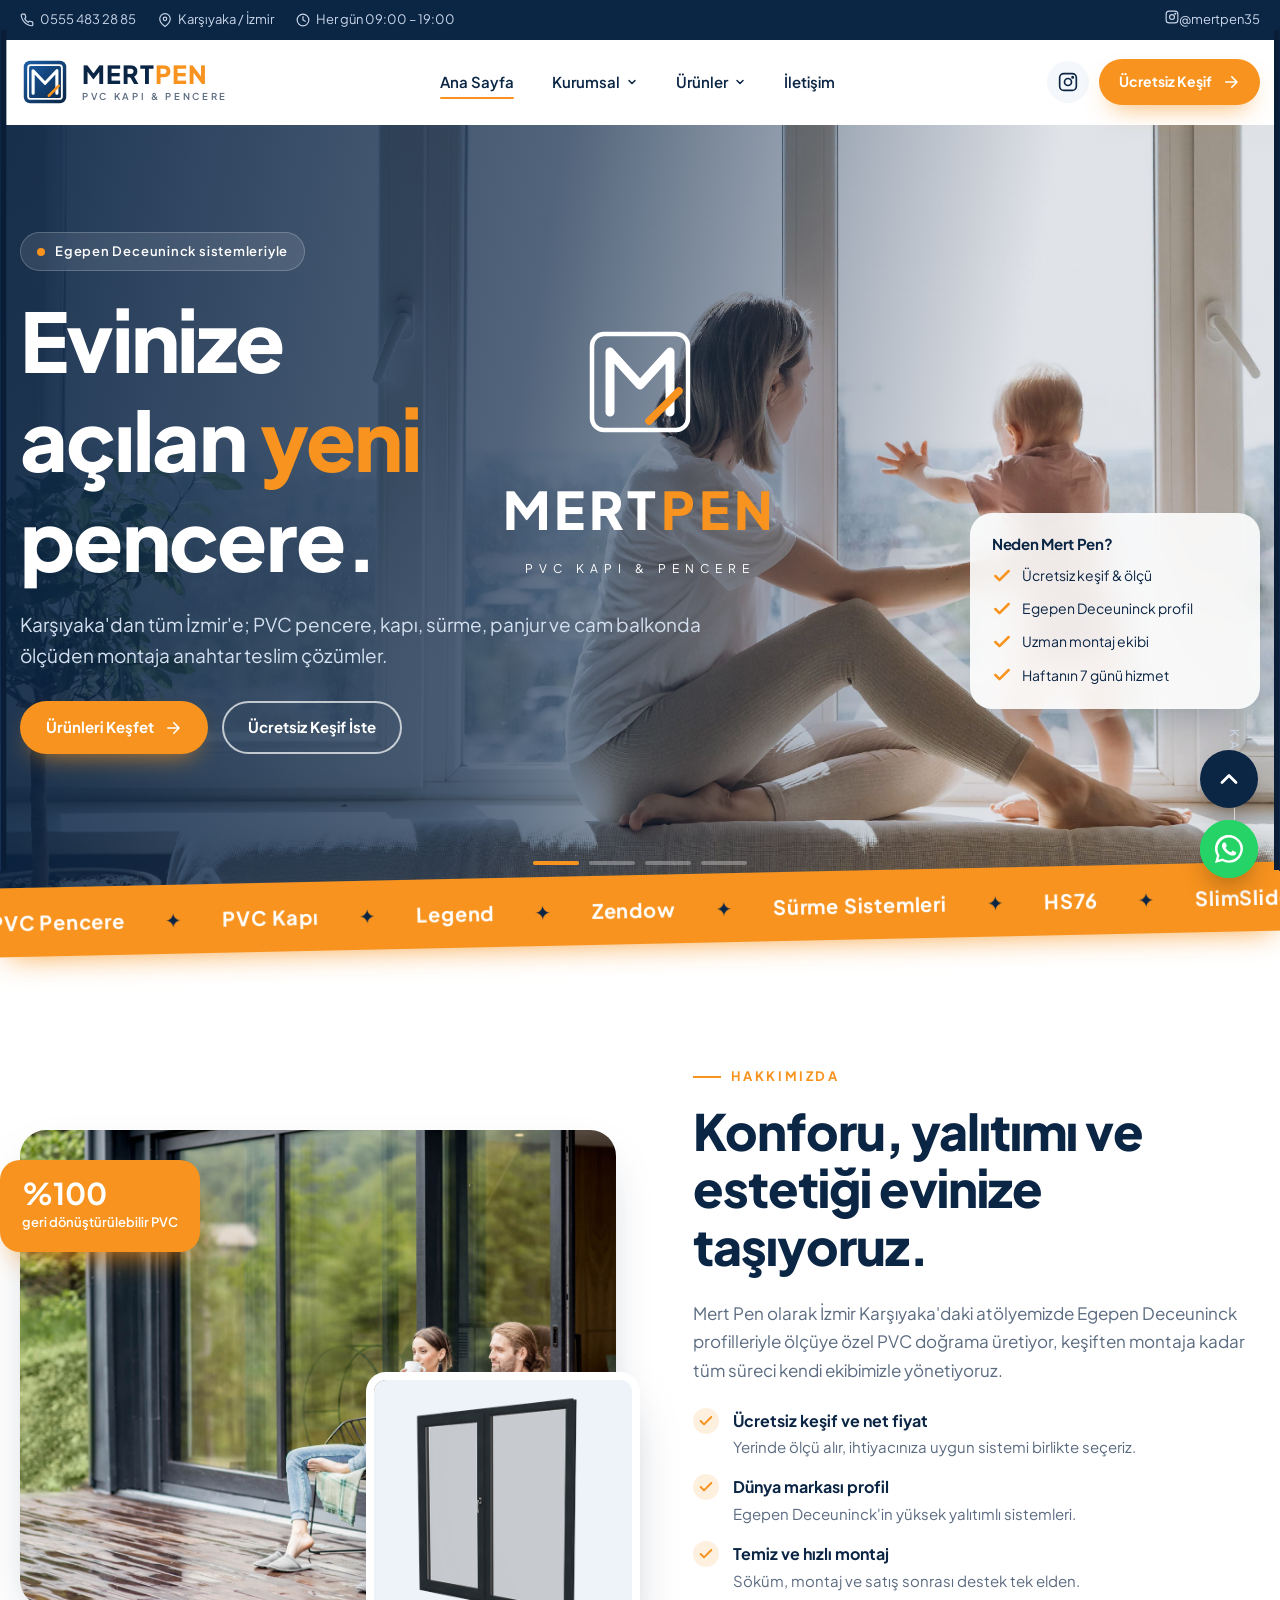
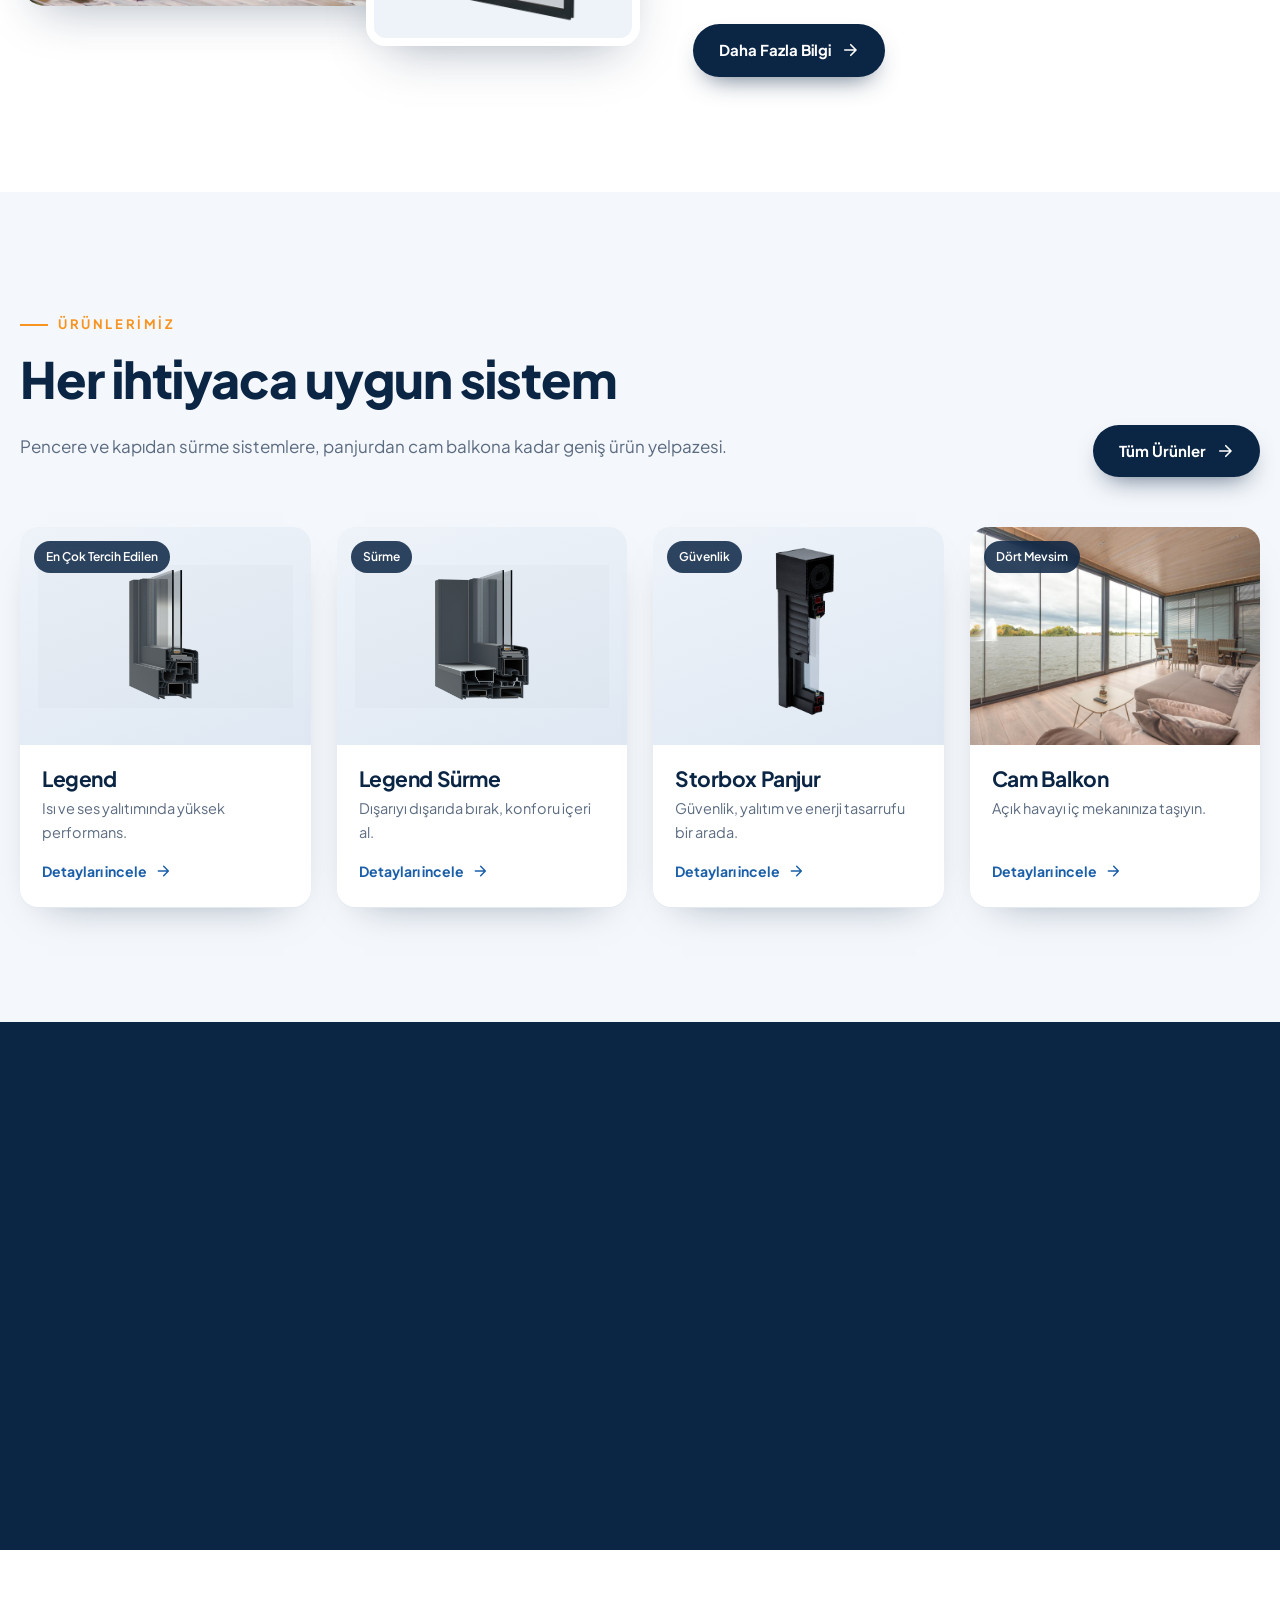
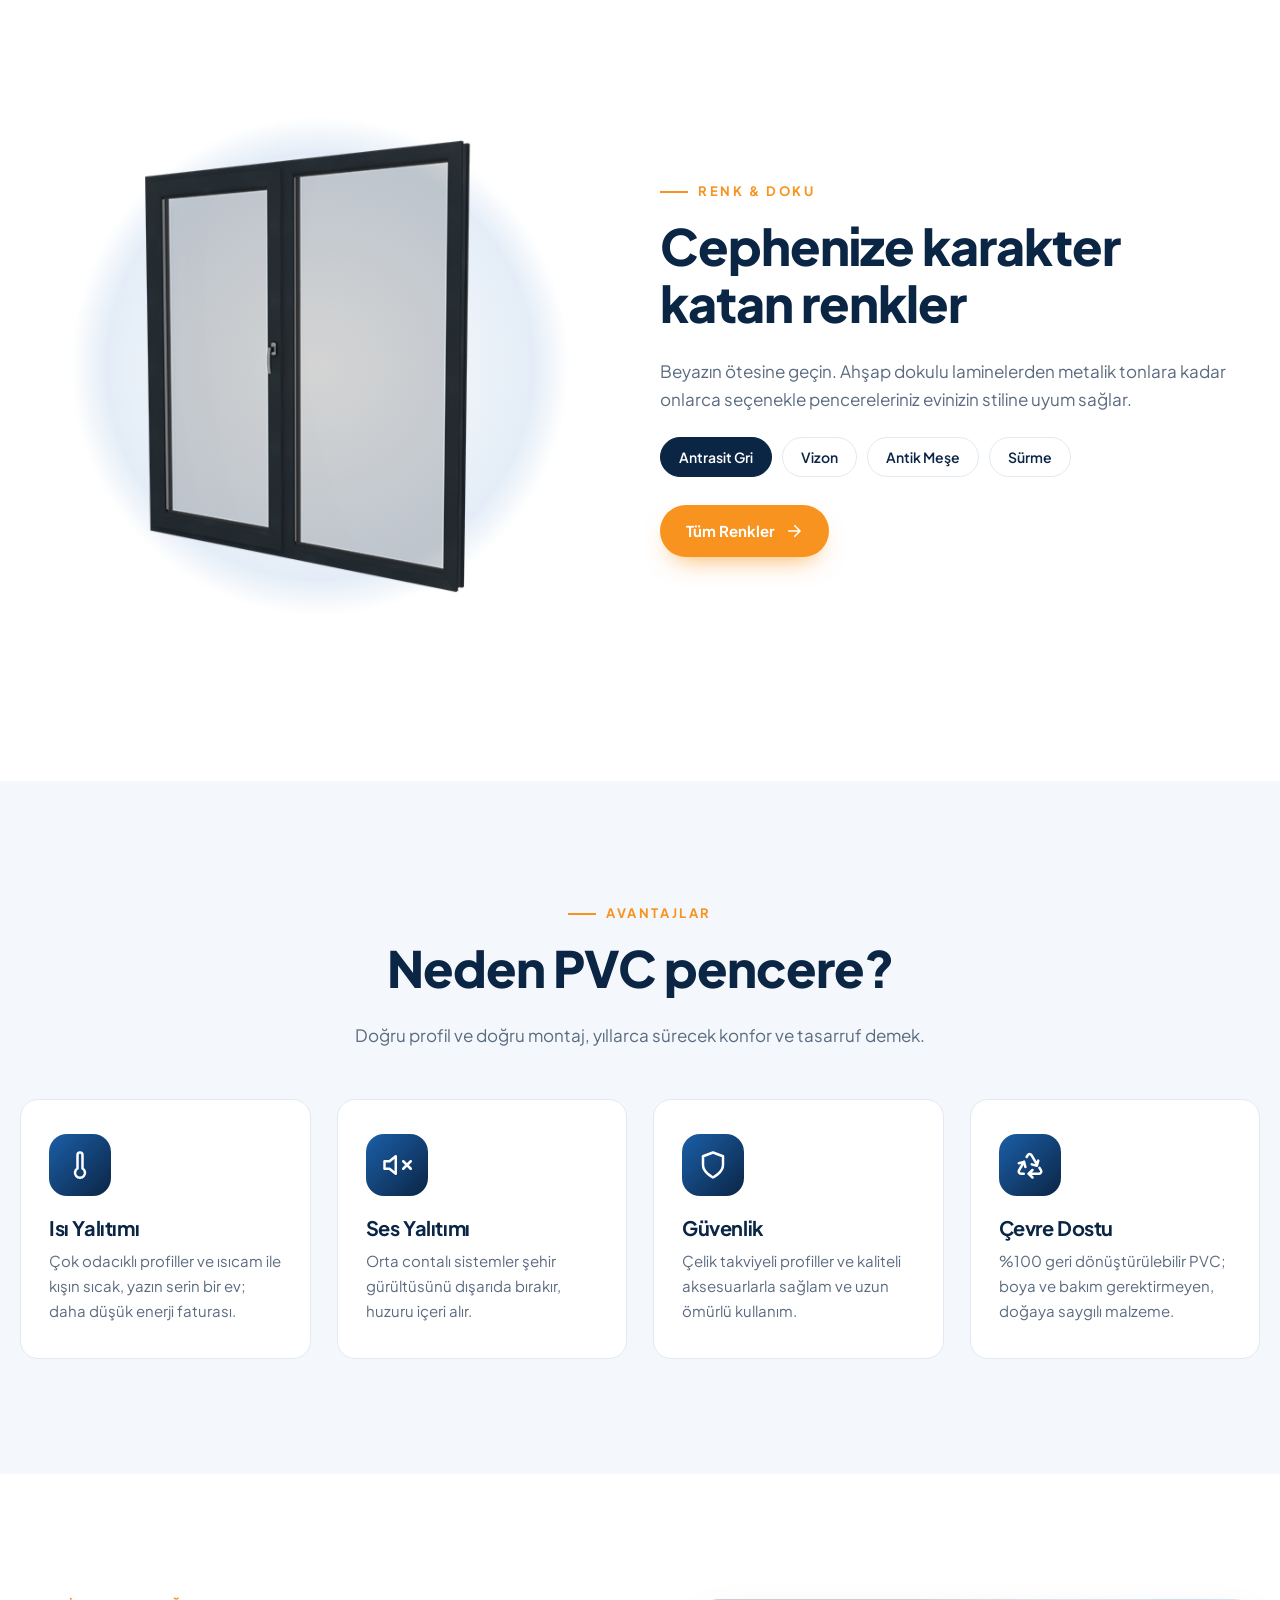
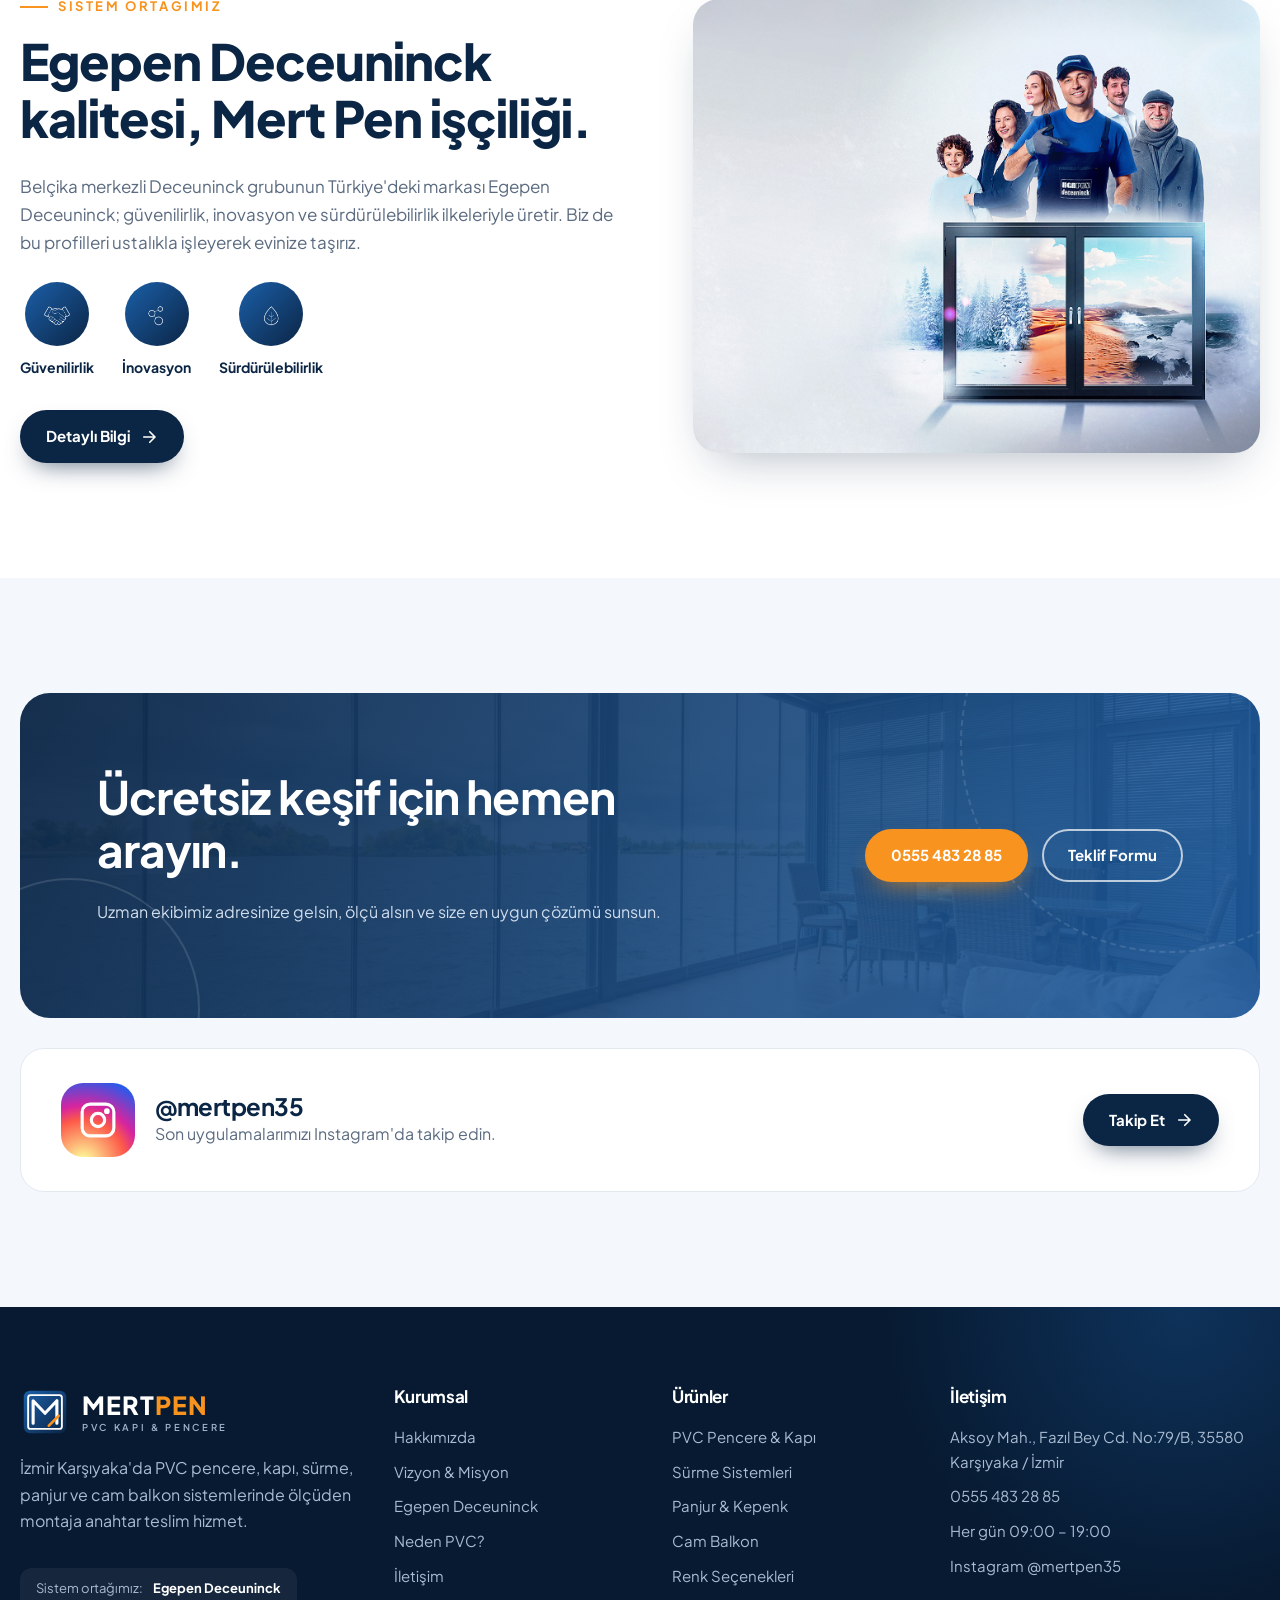
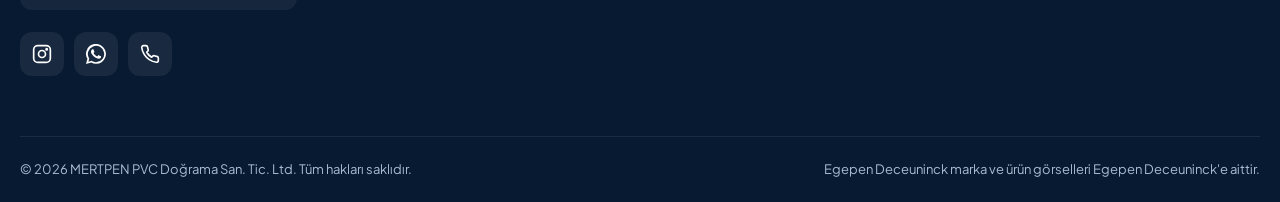
==== index.html @ 258c47a5 "Add files via upload" ====
<!doctype html>
<html lang="tr">
<head>
  <meta charset="utf-8">
  <meta name="viewport" content="width=device-width, initial-scale=1">
  <title>Mert Pen | PVC Pencere, Kapı ve Cam Balkon – Karşıyaka İzmir</title>
  <meta name="description" content="Mert Pen, İzmir Karşıyaka'da Egepen Deceuninck sistemleriyle PVC pencere, kapı, sürme, panjur ve cam balkon üretimi ve montajı yapar. Ücretsiz keşif için arayın.">
  <link rel="icon" href="img/mark.svg" type="image/svg+xml">
  <link rel="preconnect" href="https://fonts.googleapis.com">
  <link rel="preconnect" href="https://fonts.gstatic.com" crossorigin>
  <link href="https://fonts.googleapis.com/css2?family=Plus+Jakarta+Sans:wght@400;500;600;700;800&display=swap" rel="stylesheet">
  <link rel="stylesheet" href="css/style.css">
</head>
<body data-page="home">

  <!-- Açılış animasyonu: pencere kanatları açılır -->
  <div class="intro" aria-hidden="true">
    <div class="intro__sash intro__sash--l"><i class="intro__handle"></i></div>
    <div class="intro__sash intro__sash--r"><i class="intro__handle"></i></div>
    <div class="intro__center">
      <svg class="intro__mark" viewBox="0 0 80 80">
        <rect class="frame" x="8" y="8" width="64" height="64" rx="8"/>
        <polyline class="m" points="20,60 20,20 40,42 60,20 60,60"/>
        <line class="shine" x1="46" y1="66" x2="66" y2="46"/>
      </svg>
      <div class="intro__word"><span>MERT</span><span>PEN</span></div>
      <div class="intro__tag">PVC KAPI &amp; PENCERE</div>
    </div>
  </div>

  <main>
    <!-- HERO -->
    <section class="hero">
      <div class="hero__slides">
        <div class="hero__slide" style="background-image:url(img/hero1.jpg)"></div>
        <div class="hero__slide" style="background-image:url(img/hero2.jpg)"></div>
        <div class="hero__slide" style="background-image:url(img/offer.jpg)"></div>
        <div class="hero__slide" style="background-image:url(img/hero3.jpg)"></div>
      </div>
      <div class="container hero__inner">
        <span class="hero__eyebrow hero__fade"><i></i> Egepen Deceuninck sistemleriyle</span>
        <h1 class="hero__title">
          <span class="line"><span>Evinize</span></span>
          <span class="line"><span>açılan <span class="hl">yeni</span></span></span>
          <span class="line"><span>pencere.</span></span>
        </h1>
        <p class="hero__text hero__fade d1">Karşıyaka'dan tüm İzmir'e; PVC pencere, kapı, sürme, panjur ve cam balkonda ölçüden montaja anahtar teslim çözümler.</p>
        <div class="hero__actions hero__fade d2">
          <a class="btn" href="urunler.html">Ürünleri Keşfet <svg viewBox="0 0 24 24" fill="none" stroke="currentColor" stroke-width="2.2" stroke-linecap="round" stroke-linejoin="round"><path d="M5 12h14M13 5l7 7-7 7"/></svg></a>
          <a class="btn btn--ghost" href="iletisim.html#teklif">Ücretsiz Keşif İste</a>
        </div>
      </div>
      <aside class="hero__card hero__fade d3">
        <h4>Neden Mert Pen?</h4>
        <ul>
          <li><svg viewBox="0 0 24 24" fill="none" stroke="currentColor" stroke-width="3" stroke-linecap="round" stroke-linejoin="round"><path d="M20 6 9 17l-5-5"/></svg>Ücretsiz keşif & ölçü</li>
          <li><svg viewBox="0 0 24 24" fill="none" stroke="currentColor" stroke-width="3" stroke-linecap="round" stroke-linejoin="round"><path d="M20 6 9 17l-5-5"/></svg>Egepen Deceuninck profil</li>
          <li><svg viewBox="0 0 24 24" fill="none" stroke="currentColor" stroke-width="3" stroke-linecap="round" stroke-linejoin="round"><path d="M20 6 9 17l-5-5"/></svg>Uzman montaj ekibi</li>
          <li><svg viewBox="0 0 24 24" fill="none" stroke="currentColor" stroke-width="3" stroke-linecap="round" stroke-linejoin="round"><path d="M20 6 9 17l-5-5"/></svg>Haftanın 7 günü hizmet</li>
        </ul>
      </aside>
      <div class="hero__dots"></div>
      <div class="hero__scroll">KAYDIR</div>
    </section>

    <div class="marquee" aria-hidden="true">
      <div class="marquee__track">
        <span>PVC Pencere</span><span>PVC Kapı</span><span>Legend</span><span>Zendow</span><span>Sürme Sistemleri</span><span>HS76</span><span>SlimSlide</span><span>Storbox Panjur</span><span>Kepenk</span><span>Sineklik</span><span>Cam Balkon</span>
        <span>PVC Pencere</span><span>PVC Kapı</span><span>Legend</span><span>Zendow</span><span>Sürme Sistemleri</span><span>HS76</span><span>SlimSlide</span><span>Storbox Panjur</span><span>Kepenk</span><span>Sineklik</span><span>Cam Balkon</span>
      </div>
    </div>

    <!-- HAKKIMIZDA ÖZET -->
    <section class="section">
      <div class="container split">
        <div class="split__media" data-reveal="left">
          <div class="main"><img src="img/hero2.jpg" alt="Sürme PVC kapı ile açılan teras" loading="lazy"></div>
          <div class="sub"><img src="img/win-antrasit.png" alt="Antrasit PVC pencere" style="object-fit:contain;background:#eef3f9;padding:14px" loading="lazy"></div>
          <div class="split__badge"><strong>%100</strong><span>geri dönüştürülebilir PVC</span></div>
        </div>
        <div data-reveal="right">
          <span class="eyebrow">Hakkımızda</span>
          <h2 class="title">Konforu, yalıtımı ve estetiği evinize taşıyoruz.</h2>
          <p class="lead">Mert Pen olarak İzmir Karşıyaka'daki atölyemizde Egepen Deceuninck profilleriyle ölçüye özel PVC doğrama üretiyor, keşiften montaja kadar tüm süreci kendi ekibimizle yönetiyoruz.</p>
          <ul class="checks">
            <li><svg viewBox="0 0 24 24" fill="none" stroke="currentColor" stroke-width="3" stroke-linecap="round" stroke-linejoin="round"><path d="M20 6 9 17l-5-5"/></svg><div><strong>Ücretsiz keşif ve net fiyat</strong><span>Yerinde ölçü alır, ihtiyacınıza uygun sistemi birlikte seçeriz.</span></div></li>
            <li><svg viewBox="0 0 24 24" fill="none" stroke="currentColor" stroke-width="3" stroke-linecap="round" stroke-linejoin="round"><path d="M20 6 9 17l-5-5"/></svg><div><strong>Dünya markası profil</strong><span>Egepen Deceuninck'in yüksek yalıtımlı sistemleri.</span></div></li>
            <li><svg viewBox="0 0 24 24" fill="none" stroke="currentColor" stroke-width="3" stroke-linecap="round" stroke-linejoin="round"><path d="M20 6 9 17l-5-5"/></svg><div><strong>Temiz ve hızlı montaj</strong><span>Söküm, montaj ve satış sonrası destek tek elden.</span></div></li>
          </ul>
          <a class="btn btn--navy" href="kurumsal.html#hakkimizda">Daha Fazla Bilgi <svg viewBox="0 0 24 24" fill="none" stroke="currentColor" stroke-width="2.2" stroke-linecap="round" stroke-linejoin="round"><path d="M5 12h14M13 5l7 7-7 7"/></svg></a>
        </div>
      </div>
    </section>

    <!-- ÖNE ÇIKAN ÜRÜNLER -->
    <section class="section section--soft">
      <div class="container">
        <div class="section__head">
          <div data-reveal="up">
            <span class="eyebrow">Ürünlerimiz</span>
            <h2 class="title">Her ihtiyaca uygun sistem</h2>
            <p class="lead">Pencere ve kapıdan sürme sistemlere, panjurdan cam balkona kadar geniş ürün yelpazesi.</p>
          </div>
          <a class="btn btn--navy" href="urunler.html" data-reveal="up">Tüm Ürünler <svg viewBox="0 0 24 24" fill="none" stroke="currentColor" stroke-width="2.2" stroke-linecap="round" stroke-linejoin="round"><path d="M5 12h14M13 5l7 7-7 7"/></svg></a>
        </div>
        <div class="grid grid--4" id="featured"></div>
      </div>
    </section>

    <!-- RAKAMLAR -->
    <section class="section section--navy">
      <div class="container">
        <div class="center" style="margin-bottom:50px" data-reveal="up">
          <span class="eyebrow">Rakamlarla</span>
          <h2 class="title">Yalıtımda fark yaratan değerler</h2>
        </div>
        <div class="stats">
          <div class="stat" data-reveal="flip" style="--d:0s"><div class="stat__num" data-count="6">0</div><div class="stat__label">odacıklı Legend profil yapısı</div></div>
          <div class="stat" data-reveal="flip" style="--d:.1s"><div class="stat__num" data-count="0.92">0</div><div class="stat__label">W/m²K ısı iletkenlik (Uf)</div></div>
          <div class="stat" data-reveal="flip" style="--d:.2s"><div class="stat__num" data-count="100" data-prefix="%">0</div><div class="stat__label">geri dönüştürülebilir PVC</div></div>
          <div class="stat" data-reveal="flip" style="--d:.3s"><div class="stat__num" data-count="7" data-suffix="/7">0</div><div class="stat__label">gün açık, 09:00 – 19:00</div></div>
        </div>
      </div>
    </section>

    <!-- RENK DÖNÜŞÜMLÜ PENCERE -->
    <section class="section">
      <div class="container showcase">
        <div class="showcase__stage" data-reveal="zoom">
          <img src="img/win-antrasit.png" alt="Antrasit gri PVC pencere">
          <img src="img/win-vizon.png" alt="Vizon PVC pencere">
          <img src="img/win-antikmese.png" alt="Antik meşe PVC pencere">
          <img src="img/surme.png" alt="Sürme PVC kapı">
        </div>
        <div data-reveal="right">
          <span class="eyebrow">Renk & Doku</span>
          <h2 class="title">Cephenize karakter katan renkler</h2>
          <p class="lead">Beyazın ötesine geçin. Ahşap dokulu laminelerden metalik tonlara kadar onlarca seçenekle pencereleriniz evinizin stiline uyum sağlar.</p>
          <div class="showcase__tabs">
            <button class="chip">Antrasit Gri</button>
            <button class="chip">Vizon</button>
            <button class="chip">Antik Meşe</button>
            <button class="chip">Sürme</button>
          </div>
          <div style="margin-top:28px"><a class="btn" href="urunler.html#renkler">Tüm Renkler <svg viewBox="0 0 24 24" fill="none" stroke="currentColor" stroke-width="2.2" stroke-linecap="round" stroke-linejoin="round"><path d="M5 12h14M13 5l7 7-7 7"/></svg></a></div>
        </div>
      </div>
    </section>

    <!-- AVANTAJLAR -->
    <section class="section section--soft">
      <div class="container">
        <div class="center" style="margin-bottom:50px" data-reveal="up">
          <span class="eyebrow">Avantajlar</span>
          <h2 class="title">Neden PVC pencere?</h2>
          <p class="lead">Doğru profil ve doğru montaj, yıllarca sürecek konfor ve tasarruf demek.</p>
        </div>
        <div class="grid grid--4">
          <div class="feature" data-reveal="up" style="--d:0s">
            <div class="feature__icon"><svg viewBox="0 0 24 24" fill="none" stroke="currentColor" stroke-width="2" stroke-linecap="round" stroke-linejoin="round"><path d="M14 14.8V4a2 2 0 0 0-4 0v10.8a4 4 0 1 0 4 0z"/></svg></div>
            <h3>Isı Yalıtımı</h3><p>Çok odacıklı profiller ve ısıcam ile kışın sıcak, yazın serin bir ev; daha düşük enerji faturası.</p>
          </div>
          <div class="feature" data-reveal="up" style="--d:.1s">
            <div class="feature__icon"><svg viewBox="0 0 24 24" fill="none" stroke="currentColor" stroke-width="2" stroke-linecap="round" stroke-linejoin="round"><path d="M11 5 6 9H2v6h4l5 4V5z"/><path d="m23 9-6 6M17 9l6 6"/></svg></div>
            <h3>Ses Yalıtımı</h3><p>Orta contalı sistemler şehir gürültüsünü dışarıda bırakır, huzuru içeri alır.</p>
          </div>
          <div class="feature" data-reveal="up" style="--d:.2s">
            <div class="feature__icon"><svg viewBox="0 0 24 24" fill="none" stroke="currentColor" stroke-width="2" stroke-linecap="round" stroke-linejoin="round"><path d="M12 22s8-4 8-10V5l-8-3-8 3v7c0 6 8 10 8 10z"/></svg></div>
            <h3>Güvenlik</h3><p>Çelik takviyeli profiller ve kaliteli aksesuarlarla sağlam ve uzun ömürlü kullanım.</p>
          </div>
          <div class="feature" data-reveal="up" style="--d:.3s">
            <div class="feature__icon"><svg viewBox="0 0 24 24" fill="none" stroke="currentColor" stroke-width="2" stroke-linecap="round" stroke-linejoin="round"><path d="M7 19H4.8a1.8 1.8 0 0 1-1.6-2.7L7.2 9.5M11 19h8.2a1.8 1.8 0 0 0 1.6-2.7l-1.3-2.1"/><path d="m14 16-3 3 3 3M8.3 13.6 7.2 9.5 3.1 10.6M9.3 5.6l.9-1.5a1.8 1.8 0 0 1 3 0l4 6.8M13.4 11.5l4.1 1.1 1.1-4.1"/></svg></div>
            <h3>Çevre Dostu</h3><p>%100 geri dönüştürülebilir PVC; boya ve bakım gerektirmeyen, doğaya saygılı malzeme.</p>
          </div>
        </div>
      </div>
    </section>

    <!-- EGEPEN BANDI -->
    <section class="section">
      <div class="container split">
        <div data-reveal="left">
          <span class="eyebrow">Sistem Ortağımız</span>
          <h2 class="title">Egepen Deceuninck kalitesi, Mert Pen işçiliği.</h2>
          <p class="lead">Belçika merkezli Deceuninck grubunun Türkiye'deki markası Egepen Deceuninck; güvenilirlik, inovasyon ve sürdürülebilirlik ilkeleriyle üretir. Biz de bu profilleri ustalıkla işleyerek evinize taşırız.</p>
          <div style="display:flex;gap:28px;margin:26px 0 30px;flex-wrap:wrap">
            <div style="text-align:center"><img src="img/reliability.png" alt="" width="64" height="64" style="margin:0 auto 8px;background:linear-gradient(135deg,#1B5FA8,#0B2545);border-radius:50%;padding:12px"><strong style="color:var(--navy);font-size:14px">Güvenilirlik</strong></div>
            <div style="text-align:center"><img src="img/innovation.png" alt="" width="64" height="64" style="margin:0 auto 8px;background:linear-gradient(135deg,#1B5FA8,#0B2545);border-radius:50%;padding:12px"><strong style="color:var(--navy);font-size:14px">İnovasyon</strong></div>
            <div style="text-align:center"><img src="img/sustainability.png" alt="" width="64" height="64" style="margin:0 auto 8px;background:linear-gradient(135deg,#1B5FA8,#0B2545);border-radius:50%;padding:12px"><strong style="color:var(--navy);font-size:14px">Sürdürülebilirlik</strong></div>
          </div>
          <a class="btn btn--navy" href="kurumsal.html#egepen">Detaylı Bilgi <svg viewBox="0 0 24 24" fill="none" stroke="currentColor" stroke-width="2.2" stroke-linecap="round" stroke-linejoin="round"><path d="M5 12h14M13 5l7 7-7 7"/></svg></a>
        </div>
        <div class="split__media" data-reveal="right">
          <div class="main"><img src="img/banner4.jpg" alt="Egepen Deceuninck pencere" style="object-position:75% 50%" loading="lazy"></div>
        </div>
      </div>
    </section>

    <!-- CTA + INSTAGRAM -->
    <section class="section section--soft">
      <div class="container">
        <div class="cta" data-reveal="zoom">
          <span class="cta__ring cta__ring--1"></span><span class="cta__ring cta__ring--2"></span>
          <div>
            <h2>Ücretsiz keşif için hemen arayın.</h2>
            <p>Uzman ekibimiz adresinize gelsin, ölçü alsın ve size en uygun çözümü sunsun.</p>
          </div>
          <div class="cta__actions">
            <a class="btn" href="tel:+905554832885">0555 483 28 85</a>
            <a class="btn btn--ghost" href="iletisim.html#teklif">Teklif Formu</a>
          </div>
        </div>

        <div class="ig-band" style="margin-top:30px" data-reveal="up">
          <div class="ig-band__left">
            <div class="ig-logo"><svg viewBox="0 0 24 24" fill="none" stroke="currentColor" stroke-width="2" stroke-linecap="round" stroke-linejoin="round"><rect x="2" y="2" width="20" height="20" rx="5"/><circle cx="12" cy="12" r="4.2"/><circle cx="17.6" cy="6.4" r=".8" fill="currentColor"/></svg></div>
            <div><h3>@mertpen35</h3><p>Son uygulamalarımızı Instagram'da takip edin.</p></div>
          </div>
          <a class="btn btn--navy" href="https://www.instagram.com/mertpen35/" target="_blank" rel="noopener">Takip Et <svg viewBox="0 0 24 24" fill="none" stroke="currentColor" stroke-width="2.2" stroke-linecap="round" stroke-linejoin="round"><path d="M5 12h14M13 5l7 7-7 7"/></svg></a>
        </div>
      </div>
    </section>
  </main>

  <script src="js/site.js"></script>
</body>
</html>
---- css/style.css ----
/* =========================================================
   MERT PEN — PVC Kapı & Pencere Sistemleri
   ========================================================= */
:root {
  --navy: #0B2545;
  --navy-2: #13315C;
  --blue: #1B5FA8;
  --sky: #8DB6E2;
  --orange: #F7931E;
  --orange-2: #FF6B1A;
  --ink: #1A2433;
  --muted: #5B6B80;
  --line: #E3E9F1;
  --bg: #FFFFFF;
  --bg-soft: #F4F7FB;
  --radius: 18px;
  --shadow: 0 20px 50px -20px rgba(11, 37, 69, .35);
  --ease: cubic-bezier(.22, 1, .36, 1);
  --header-h: 84px;
}

*, *::before, *::after { box-sizing: border-box; }
html { scroll-behavior: smooth; }
body {
  margin: 0;
  font-family: 'Plus Jakarta Sans', system-ui, -apple-system, Segoe UI, Roboto, sans-serif;
  color: var(--ink);
  background: var(--bg);
  line-height: 1.65;
  -webkit-font-smoothing: antialiased;
  overflow-x: hidden;
}
body.is-loading { overflow: hidden; }
/* Kenardan kayarak gelen animasyonlu öğeler mobilde sayfayı genişletmesin */
main { overflow-x: clip; }
img { max-width: 100%; display: block; }
a { color: inherit; text-decoration: none; }
h1, h2, h3, h4 { line-height: 1.15; margin: 0 0 .5em; letter-spacing: -.02em; }
p { margin: 0 0 1em; }
.container { width: min(1240px, 100% - 32px); margin-inline: auto; }

/* ---------- Intro (pencere açılış animasyonu) ---------- */
.intro {
  position: fixed; inset: 0; z-index: 1000;
  display: grid; place-items: center;
  pointer-events: none;
}
.intro__sash {
  position: absolute; top: 0; bottom: 0; width: 50.5%;
  background: linear-gradient(135deg, var(--navy) 0%, var(--navy-2) 100%);
  transition: transform 1.3s var(--ease);
  overflow: hidden;
}
.intro__sash::after { /* cam yansıması */
  content: ""; position: absolute; inset: -20%;
  background: linear-gradient(115deg, transparent 40%, rgba(255,255,255,.08) 47%, transparent 54%);
  animation: glare 2.2s var(--ease) .3s both;
}
.intro__sash--l { left: 0; border-right: 6px solid #0a1d36; }
.intro__sash--r { right: 0; border-left: 6px solid #0a1d36; }
.intro__handle {
  position: absolute; top: 50%; width: 10px; height: 64px; border-radius: 6px;
  background: linear-gradient(#e8eef6, #a9b8cc); transform: translateY(-50%);
}
.intro__sash--l .intro__handle { right: 26px; }
.intro__sash--r .intro__handle { left: 26px; }
.intro__center {
  position: relative; z-index: 2; text-align: center; color: #fff;
  transition: opacity .5s ease, transform .8s var(--ease);
}
.intro__mark { width: 120px; height: 120px; margin: 0 auto 18px; }
.intro__mark .frame, .intro__mark .m {
  fill: none; stroke: #fff; stroke-linecap: round; stroke-linejoin: round;
}
.intro__mark .frame { stroke-width: 3; stroke-dasharray: 260; stroke-dashoffset: 260; animation: draw 1s var(--ease) .1s forwards; }
.intro__mark .m { stroke-width: 6; stroke-dasharray: 180; stroke-dashoffset: 180; animation: draw 1s var(--ease) .55s forwards; }
.intro__mark .shine { stroke: var(--orange); stroke-width: 5; stroke-linecap: round; stroke-dasharray: 30; stroke-dashoffset: 30; animation: draw .5s var(--ease) 1.2s forwards; }
.intro__word { font-size: clamp(30px, 6vw, 52px); font-weight: 800; letter-spacing: .08em; overflow: hidden; }
.intro__word span { display: inline-block; transform: translateY(110%); animation: rise .8s var(--ease) forwards; }
.intro__word span:nth-child(2) { animation-delay: .9s; color: var(--orange); }
.intro__word span:nth-child(1) { animation-delay: .8s; }
.intro__tag { font-size: 12px; letter-spacing: .5em; opacity: 0; animation: fade .8s ease 1.3s forwards; margin-top: 6px; }
.intro.is-open .intro__sash--l { transform: perspective(1400px) translateX(-100%) rotateY(18deg); }
.intro.is-open .intro__sash--r { transform: perspective(1400px) translateX(100%) rotateY(-18deg); }
.intro.is-open .intro__center { opacity: 0; transform: scale(1.15); }
.intro.is-done { display: none; }

@keyframes draw { to { stroke-dashoffset: 0; } }
@keyframes rise { to { transform: none; } }
@keyframes fade { to { opacity: 1; } }
@keyframes glare { from { transform: translateX(-60%); } to { transform: translateX(60%); } }

/* ---------- Scroll progress ---------- */
.progress {
  position: fixed; top: 0; left: 0; height: 3px; width: 100%; z-index: 120;
  background: linear-gradient(90deg, var(--orange), var(--orange-2));
  transform-origin: 0 50%; transform: scaleX(0);
}

/* ---------- Header ---------- */
.topbar {
  background: var(--navy); color: #c9d6e8; font-size: 13px;
}
.topbar .container { display: flex; justify-content: space-between; align-items: center; gap: 16px; height: 40px; }
.topbar a:hover { color: #fff; }
.topbar__info { display: flex; gap: 22px; }
.topbar__info span, .topbar__info a { display: inline-flex; align-items: center; gap: 6px; }
.topbar svg { width: 14px; height: 14px; }

.header {
  position: sticky; top: 0; z-index: 100;
  background: rgba(255,255,255,.92); backdrop-filter: saturate(160%) blur(14px);
  border-bottom: 1px solid transparent;
  transition: box-shadow .3s, border-color .3s;
}
.header.is-scrolled { box-shadow: 0 10px 30px -18px rgba(11,37,69,.35); border-color: var(--line); }
.header .container { display: flex; align-items: center; justify-content: space-between; height: var(--header-h); transition: height .3s; }
.header.is-scrolled .container { height: 68px; }

.brand { display: flex; align-items: center; gap: 12px; }
.brand__mark { width: 50px; height: 50px; transition: transform .6s var(--ease); }
.brand:hover .brand__mark { transform: rotate(-8deg) scale(1.06); }
.brand__text { display: flex; flex-direction: column; line-height: 1; }
.brand__name { font-weight: 800; font-size: 25px; letter-spacing: .04em; color: var(--navy); }
.brand__name b { color: var(--orange); font-weight: 800; }
.brand__sub { font-size: 9.5px; letter-spacing: .28em; color: var(--muted); font-weight: 600; margin-top: 5px; }
.brand--light .brand__name { color: #fff; }
.brand--light .brand__sub { color: #9fb3cc; }

.nav { display: flex; align-items: center; gap: 6px; }
.nav__item { position: relative; }
.nav__link {
  display: inline-flex; align-items: center; gap: 6px;
  padding: 10px 16px; border-radius: 999px; font-weight: 600; font-size: 15px; color: var(--navy);
  position: relative; transition: color .25s, background .25s;
}
.nav__link::after {
  content: ""; position: absolute; left: 16px; right: 16px; bottom: 5px; height: 2px; border-radius: 2px;
  background: var(--orange); transform: scaleX(0); transform-origin: left; transition: transform .35s var(--ease);
}
.nav__link:hover::after, .nav__link.is-active::after { transform: scaleX(1); }
.nav__link svg { width: 12px; height: 12px; transition: transform .3s; }
.nav__item:hover .nav__link svg { transform: rotate(180deg); }
.dropdown {
  position: absolute; top: calc(100% + 8px); left: 50%; min-width: 250px;
  background: #fff; border-radius: 16px; padding: 10px; box-shadow: var(--shadow); border: 1px solid var(--line);
  opacity: 0; visibility: hidden; transform: translate(-50%, 10px); transition: all .3s var(--ease);
}
.dropdown::before { content: ""; position: absolute; top: -12px; left: 0; right: 0; height: 12px; }
.nav__item:hover .dropdown, .nav__item:focus-within .dropdown { opacity: 1; visibility: visible; transform: translate(-50%, 0); }
.dropdown a {
  display: flex; align-items: center; gap: 10px; padding: 10px 14px; border-radius: 10px; font-size: 14.5px; font-weight: 500; color: var(--ink);
  transition: background .2s, color .2s, padding .3s var(--ease);
}
.dropdown a::before { content: ""; width: 6px; height: 6px; border-radius: 50%; background: var(--line); transition: background .2s; }
.dropdown a:hover { background: var(--bg-soft); color: var(--blue); padding-left: 20px; }
.dropdown a:hover::before { background: var(--orange); }

.header__cta { display: flex; align-items: center; gap: 10px; }
.icon-btn {
  width: 42px; height: 42px; border-radius: 50%; display: grid; place-items: center;
  background: var(--bg-soft); color: var(--navy); transition: transform .3s var(--ease), background .3s, color .3s;
}
.icon-btn svg { width: 20px; height: 20px; }
.icon-btn:hover { transform: translateY(-3px) rotate(-6deg); color: #fff; }
.icon-btn--ig:hover { background: radial-gradient(circle at 30% 107%, #fdf497 0%, #fd5949 45%, #d6249f 60%, #285AEB 90%); }

.btn {
  --b: var(--orange);
  display: inline-flex; align-items: center; gap: 10px; padding: 14px 26px; border-radius: 999px;
  background: var(--b); color: #fff; font-weight: 700; font-size: 15px; border: 0; cursor: pointer;
  position: relative; overflow: hidden; isolation: isolate; transition: transform .3s var(--ease), box-shadow .3s;
  box-shadow: 0 12px 26px -12px rgba(247,147,30,.8);
}
.btn::before {
  content: ""; position: absolute; inset: 0; z-index: -1; background: var(--navy);
  transform: translateX(-101%); transition: transform .45s var(--ease);
}
.btn:hover { transform: translateY(-2px); }
.btn:hover::before { transform: none; }
.btn svg { width: 18px; height: 18px; transition: transform .3s var(--ease); }
.btn:hover svg { transform: translateX(4px); }
.btn--ghost { background: transparent; color: #fff; box-shadow: inset 0 0 0 2px rgba(255,255,255,.7); }
.btn--ghost::before { background: #fff; }
.btn--ghost:hover { color: var(--navy); }
.btn--navy { --b: var(--navy); box-shadow: 0 12px 26px -12px rgba(11,37,69,.7); }
.btn--navy::before { background: var(--orange); }
.btn--sm { padding: 11px 20px; font-size: 14px; }

.burger { display: none; width: 46px; height: 46px; border: 0; border-radius: 12px; background: var(--bg-soft); cursor: pointer; position: relative; }
.burger span { position: absolute; left: 12px; right: 12px; height: 2px; background: var(--navy); border-radius: 2px; transition: transform .35s var(--ease), opacity .2s; }
.burger span:nth-child(1) { top: 16px; } .burger span:nth-child(2) { top: 22px; } .burger span:nth-child(3) { top: 28px; }
.nav-open .burger span:nth-child(1) { transform: translateY(6px) rotate(45deg); }
.nav-open .burger span:nth-child(2) { opacity: 0; }
.nav-open .burger span:nth-child(3) { transform: translateY(-6px) rotate(-45deg); }

/* ---------- Hero (ana sayfa) ---------- */
.hero {
  position: relative; min-height: calc(100vh - var(--header-h) - 40px); min-height: calc(100svh - var(--header-h) - 40px);
  color: #fff; overflow: hidden; display: flex; align-items: center; background: var(--navy);
}
.hero__slides { position: absolute; inset: 0; }
.hero__slide {
  position: absolute; inset: 0; background-size: cover; background-position: center;
  opacity: 0; transform: scale(1.15); transition: opacity 1.4s ease, transform 7s linear;
}
.hero__slide.is-active { opacity: 1; transform: scale(1); }
.hero::after {
  content: ""; position: absolute; inset: 0;
  background: linear-gradient(100deg, rgba(11,37,69,.92) 0%, rgba(11,37,69,.7) 40%, rgba(11,37,69,.1) 75%);
}
.hero__inner { position: relative; z-index: 2; padding: 80px 0 120px; }
.hero__eyebrow {
  display: inline-flex; align-items: center; gap: 10px; padding: 8px 16px; border-radius: 999px;
  background: rgba(255,255,255,.1); border: 1px solid rgba(255,255,255,.2); font-size: 13px; font-weight: 600; letter-spacing: .06em;
  backdrop-filter: blur(6px);
}
.hero__eyebrow i { width: 8px; height: 8px; border-radius: 50%; background: var(--orange); box-shadow: 0 0 0 0 rgba(247,147,30,.7); animation: pulse 2s infinite; }
@keyframes pulse { 70% { box-shadow: 0 0 0 12px rgba(247,147,30,0); } 100% { box-shadow: 0 0 0 0 rgba(247,147,30,0); } }
.hero__title { font-size: clamp(38px, 6.4vw, 82px); font-weight: 800; margin: 22px 0 18px; max-width: 13ch; }
.hero__title .line { display: block; overflow: hidden; padding-bottom: .06em; }
.hero__title .line > span { display: inline-block; transform: translateY(110%); transition: transform 1.1s var(--ease); }
.hero__title .hl { color: var(--orange); position: relative; }
.hero.is-in .hero__title .line > span { transform: none; }
.hero.is-in .hero__title .line:nth-child(2) > span { transition-delay: .12s; }
.hero.is-in .hero__title .line:nth-child(3) > span { transition-delay: .24s; }
.hero__text { font-size: clamp(16px, 1.6vw, 19px); color: #d4e0ef; max-width: 52ch; }
.hero__actions { display: flex; flex-wrap: wrap; gap: 14px; margin-top: 30px; }
.hero__fade { opacity: 0; transform: translateY(24px); transition: opacity 1s ease, transform 1s var(--ease); }
.hero.is-in .hero__fade { opacity: 1; transform: none; }
.hero.is-in .hero__fade.d1 { transition-delay: .45s; } .hero.is-in .hero__fade.d2 { transition-delay: .6s; } .hero.is-in .hero__fade.d3 { transition-delay: .75s; }

.hero__dots { position: absolute; z-index: 3; left: 50%; bottom: 36px; transform: translateX(-50%); display: flex; gap: 10px; }
.hero__dot { width: 46px; height: 4px; border-radius: 4px; background: rgba(255,255,255,.3); border: 0; cursor: pointer; overflow: hidden; position: relative; padding: 0; }
.hero__dot::after { content: ""; position: absolute; inset: 0; background: var(--orange); transform: scaleX(0); transform-origin: left; }
.hero__dot.is-active::after { animation: fill 6s linear forwards; }
@keyframes fill { to { transform: scaleX(1); } }

.hero__scroll {
  position: absolute; z-index: 3; right: 36px; bottom: 36px; display: flex; align-items: center; gap: 12px;
  font-size: 12px; letter-spacing: .3em; writing-mode: vertical-rl; color: #c9d6e8;
}
.hero__scroll::after { content: ""; width: 1px; height: 60px; background: linear-gradient(#fff, transparent); animation: scrollLine 2s infinite; }
@keyframes scrollLine { 0% { transform: scaleY(0); transform-origin: top; } 50% { transform: scaleY(1); transform-origin: top; } 51% { transform-origin: bottom; } 100% { transform: scaleY(0); transform-origin: bottom; } }

.hero__card {
  position: absolute; z-index: 3; right: max(16px, calc((100vw - 1240px)/2)); top: 50%; transform: translateY(-50%);
  width: 290px; padding: 22px; border-radius: 22px; color: var(--navy);
  background: rgba(255,255,255,.88); backdrop-filter: blur(14px); box-shadow: var(--shadow);
  animation: float 6s ease-in-out infinite;
}
.hero__card h4 { font-size: 15px; margin-bottom: 12px; }
.hero__card ul { list-style: none; padding: 0; margin: 0; display: grid; gap: 10px; font-size: 14px; }
.hero__card li { display: flex; gap: 10px; align-items: center; }
.hero__card li svg { width: 20px; height: 20px; color: var(--orange); flex: none; }
@keyframes float { 0%,100% { transform: translateY(-50%); } 50% { transform: translateY(calc(-50% - 14px)); } }

/* ---------- Marquee ---------- */
.marquee { background: var(--orange); color: #fff; overflow: hidden; padding: 18px 0; transform: rotate(-1.2deg); margin: -26px -10px 0; position: relative; z-index: 4; box-shadow: 0 16px 30px -18px rgba(247,147,30,.9); }
.marquee__track { display: flex; gap: 40px; width: max-content; animation: marquee 28s linear infinite; font-weight: 700; font-size: 20px; letter-spacing: .04em; white-space: nowrap; }
.marquee__track span { display: inline-flex; align-items: center; gap: 40px; }
.marquee__track span::after { content: "✦"; color: var(--navy); }
@keyframes marquee { to { transform: translateX(-50%); } }

/* ---------- Sections ---------- */
.section { padding: clamp(70px, 9vw, 120px) 0; position: relative; }
.section--soft { background: var(--bg-soft); }
.section--navy { background: var(--navy); color: #fff; }
.eyebrow { display: inline-flex; align-items: center; gap: 10px; color: var(--orange); font-weight: 700; font-size: 13px; letter-spacing: .2em; text-transform: uppercase; margin-bottom: 14px; }
.eyebrow::before { content: ""; width: 28px; height: 2px; background: currentColor; }
.title { font-size: clamp(30px, 4vw, 50px); font-weight: 800; color: var(--navy); }
.section--navy .title { color: #fff; }
.lead { color: var(--muted); font-size: 17px; max-width: 60ch; }
.section--navy .lead { color: #b8c8dc; }
.section__head { display: flex; justify-content: space-between; align-items: end; gap: 30px; margin-bottom: 50px; flex-wrap: wrap; }
.center { text-align: center; }
.center .lead { margin-inline: auto; }

/* ---------- Reveal animations ---------- */
[data-reveal] { opacity: 0; transition: opacity .9s ease, transform 1s var(--ease), clip-path 1.2s var(--ease); transition-delay: var(--d, 0s); }
[data-reveal="up"] { transform: translateY(50px); }
[data-reveal="down"] { transform: translateY(-40px); }
[data-reveal="left"] { transform: translateX(-60px); }
[data-reveal="right"] { transform: translateX(60px); }
[data-reveal="zoom"] { transform: scale(.85); }
[data-reveal="flip"] { transform: perspective(900px) rotateX(25deg) translateY(40px); transform-origin: bottom; }
[data-reveal].is-visible { opacity: 1; transform: none; }
/* clip: tamamen kırpılmış öğe IntersectionObserver'da görünmez sayılır, bu yüzden kırpma iç öğeye uygulanır */
[data-reveal="clip"] { opacity: 1; }
[data-reveal="clip"] > * { clip-path: inset(0 100% 0 0); transition: clip-path 1.3s var(--ease), transform 6s linear; }
[data-reveal="clip"].is-visible > * { clip-path: inset(0 0 0 0); }

/* ---------- Product cards ---------- */
.grid { display: grid; gap: 26px; }
.grid--3 { grid-template-columns: repeat(3, 1fr); }
.grid--4 { grid-template-columns: repeat(4, 1fr); }
.grid--2 { grid-template-columns: repeat(2, 1fr); }

.pcard {
  position: relative; border-radius: var(--radius); overflow: hidden; background: #fff;
  box-shadow: 0 1px 0 var(--line), 0 18px 40px -28px rgba(11,37,69,.5);
  transform-style: preserve-3d; transition: box-shadow .4s, transform .2s ease-out; cursor: pointer;
  display: flex; flex-direction: column;
}
.pcard:hover { box-shadow: 0 30px 60px -25px rgba(11,37,69,.55); }
.pcard__img { position: relative; aspect-ratio: 4/3; overflow: hidden; background: linear-gradient(160deg, #eef3f9, #dfe8f3); }
.pcard__img img { width: 100%; height: 100%; object-fit: cover; transition: transform 1s var(--ease); }
.pcard__img img.contain { object-fit: contain; padding: 18px; mix-blend-mode: multiply; }
.modal__img img, .showcase__stage img { mix-blend-mode: multiply; }
.pcard:hover .pcard__img img { transform: scale(1.08); }
.pcard__tag { position: absolute; top: 14px; left: 14px; padding: 6px 12px; border-radius: 999px; background: rgba(11,37,69,.85); color: #fff; font-size: 12px; font-weight: 600; backdrop-filter: blur(6px); }
.pcard__body { padding: 22px 22px 24px; flex: 1; display: flex; flex-direction: column; }
.pcard__body h3 { font-size: 21px; color: var(--navy); margin-bottom: 6px; }
.pcard__body p { color: var(--muted); font-size: 14.5px; flex: 1; }
.pcard__more { display: inline-flex; align-items: center; gap: 8px; font-weight: 700; color: var(--blue); font-size: 14px; }
.pcard__more svg { width: 16px; height: 16px; transition: transform .3s var(--ease); }
.pcard:hover .pcard__more svg { transform: translateX(6px); }
.pcard::after { /* parıltı */
  content: ""; position: absolute; inset: 0; pointer-events: none;
  background: radial-gradient(400px circle at var(--mx, 50%) var(--my, 50%), rgba(255,255,255,.35), transparent 40%);
  opacity: 0; transition: opacity .3s;
}
.pcard:hover::after { opacity: 1; }

/* ---------- Split / feature ---------- */
.split { display: grid; grid-template-columns: 1.05fr 1fr; gap: clamp(30px, 6vw, 90px); align-items: center; }
.split__media { position: relative; }
.split__media .main { border-radius: 26px; overflow: hidden; box-shadow: var(--shadow); aspect-ratio: 5/4; }
.split__media .main img { width: 100%; height: 100%; object-fit: cover; }
.split__media .sub {
  position: absolute; right: -24px; bottom: -40px; width: 46%; border-radius: 20px; overflow: hidden; border: 8px solid #fff; box-shadow: var(--shadow);
  aspect-ratio: 1; animation: bob 7s ease-in-out infinite;
}
.split__media .sub img { width: 100%; height: 100%; object-fit: cover; }
.split__badge {
  position: absolute; left: -20px; top: 30px; background: var(--orange); color: #fff; border-radius: 20px; padding: 18px 22px;
  box-shadow: 0 18px 30px -16px rgba(247,147,30,.9); animation: bob 6s ease-in-out infinite reverse;
}
.split__badge strong { display: block; font-size: 30px; line-height: 1; }
.split__badge span { font-size: 13px; font-weight: 600; }
@keyframes bob { 50% { transform: translateY(-12px); } }

.checks { list-style: none; padding: 0; margin: 24px 0 30px; display: grid; gap: 14px; }
.checks li { display: flex; gap: 14px; align-items: flex-start; }
.checks li > svg { flex: none; width: 26px; height: 26px; padding: 5px; border-radius: 50%; background: rgba(247,147,30,.14); color: var(--orange); }
.checks strong { display: block; color: var(--navy); }
.checks span { color: var(--muted); font-size: 15px; }

/* ---------- Stats ---------- */
.stats { display: grid; grid-template-columns: repeat(4, 1fr); gap: 20px; }
.stat {
  padding: 30px 26px; border-radius: var(--radius); background: rgba(255,255,255,.06); border: 1px solid rgba(255,255,255,.1);
  transition: transform .4s var(--ease), background .4s;
}
.stat:hover { transform: translateY(-8px); background: rgba(255,255,255,.1); }
.stat__num { font-size: clamp(36px, 4vw, 54px); font-weight: 800; color: var(--orange); line-height: 1; }
.stat__label { margin-top: 10px; color: #c9d6e8; font-size: 15px; }

/* ---------- Feature icons ---------- */
.feature {
  padding: 34px 28px; border-radius: var(--radius); background: #fff; border: 1px solid var(--line);
  transition: transform .45s var(--ease), box-shadow .45s, border-color .45s; position: relative; overflow: hidden;
}
.feature::before { content: ""; position: absolute; left: 0; top: 0; height: 4px; width: 100%; background: linear-gradient(90deg, var(--orange), var(--blue)); transform: scaleX(0); transform-origin: left; transition: transform .5s var(--ease); }
.feature:hover { transform: translateY(-10px); box-shadow: var(--shadow); border-color: transparent; }
.feature:hover::before { transform: scaleX(1); }
.feature__icon { width: 62px; height: 62px; border-radius: 18px; display: grid; place-items: center; background: linear-gradient(135deg, var(--blue), var(--navy)); color: #fff; margin-bottom: 20px; transition: transform .6s var(--ease); }
.feature:hover .feature__icon { transform: rotate(-10deg) scale(1.08); }
.feature__icon svg { width: 30px; height: 30px; }
.feature h3 { font-size: 20px; color: var(--navy); }
.feature p { color: var(--muted); font-size: 15px; margin: 0; }

/* ---------- Colors ---------- */
.swatches { display: grid; grid-template-columns: repeat(9, 1fr); gap: 14px; }
.swatch { text-align: center; font-size: 13px; font-weight: 600; color: var(--navy); }
.swatch__img { aspect-ratio: 1; border-radius: 50%; overflow: hidden; margin-bottom: 10px; box-shadow: 0 10px 22px -12px rgba(11,37,69,.6); border: 4px solid #fff; transition: transform .5s var(--ease); }
.swatch__img img { width: 100%; height: 100%; object-fit: cover; }
.swatch:hover .swatch__img { transform: translateY(-8px) scale(1.12) rotate(8deg); }

/* ---------- Window showcase (renk dönüşümlü pencere) ---------- */
.showcase { display: grid; grid-template-columns: 1fr 1fr; gap: 40px; align-items: center; }
.showcase__stage { position: relative; aspect-ratio: 1; display: grid; place-items: center; }
.showcase__stage::before { content: ""; position: absolute; inset: 8%; border-radius: 50%; background: radial-gradient(circle, #ffffff 0%, #e4edf7 60%, transparent 70%); }
.showcase__stage img { position: absolute; width: 78%; opacity: 0; transform: translateY(30px) scale(.95); transition: opacity .8s ease, transform .9s var(--ease); }
.showcase__stage img.is-active { opacity: 1; transform: none; }
.showcase__tabs { display: flex; gap: 10px; flex-wrap: wrap; margin-top: 24px; }
.chip { padding: 10px 18px; border-radius: 999px; background: #fff; border: 1px solid var(--line); font-weight: 600; font-size: 14px; cursor: pointer; transition: all .3s; color: var(--navy); font-family: inherit; }
.chip:hover { border-color: var(--orange); }
.chip.is-active { background: var(--navy); color: #fff; border-color: var(--navy); }

/* ---------- CTA ---------- */
.cta {
  position: relative; border-radius: 30px; overflow: hidden; padding: clamp(40px, 6vw, 80px); color: #fff;
  background: linear-gradient(120deg, rgba(11,37,69,.95), rgba(27,95,168,.85)), url(../img/offer.jpg) center/cover;
  display: grid; grid-template-columns: 1.4fr 1fr; gap: 30px; align-items: center;
}
.cta h2 { font-size: clamp(28px, 3.6vw, 46px); }
.cta p { color: #cfdcec; }
.cta__actions { display: flex; gap: 14px; flex-wrap: wrap; justify-content: flex-end; }
.cta__ring { position: absolute; border-radius: 50%; border: 2px solid rgba(255,255,255,.12); pointer-events: none; animation: spin 30s linear infinite; }
.cta__ring--1 { width: 420px; height: 420px; right: -120px; top: -160px; border-style: dashed; }
.cta__ring--2 { width: 260px; height: 260px; left: -80px; bottom: -120px; }
@keyframes spin { to { transform: rotate(360deg); } }

/* ---------- Instagram band ---------- */
.ig-band { display: flex; align-items: center; justify-content: space-between; gap: 30px; flex-wrap: wrap; padding: 34px 40px; border-radius: 24px; background: #fff; border: 1px solid var(--line); }
.ig-band__left { display: flex; align-items: center; gap: 20px; }
.ig-logo { width: 74px; height: 74px; border-radius: 22px; display: grid; place-items: center; color: #fff; background: radial-gradient(circle at 30% 107%, #fdf497 0%, #fdf497 5%, #fd5949 45%, #d6249f 60%, #285AEB 90%); animation: wiggle 4s ease-in-out infinite; }
.ig-logo svg { width: 38px; height: 38px; }
@keyframes wiggle { 0%,90%,100% { transform: rotate(0); } 93% { transform: rotate(-10deg) scale(1.08); } 96% { transform: rotate(10deg) scale(1.08); } }
.ig-band h3 { font-size: 24px; color: var(--navy); margin: 0; }
.ig-band p { margin: 0; color: var(--muted); }

/* ---------- Page hero (alt sayfalar) ---------- */
.page-hero { position: relative; padding: clamp(90px, 12vw, 150px) 0 clamp(70px, 9vw, 110px); color: #fff; overflow: hidden; background: var(--navy); }
.page-hero__bg { position: absolute; inset: -10% 0; background-size: cover; background-position: center; opacity: .45; will-change: transform; }
.page-hero::after { content: ""; position: absolute; inset: 0; background: linear-gradient(90deg, rgba(11,37,69,.95), rgba(11,37,69,.4)); }
.page-hero .container { position: relative; z-index: 2; }
.page-hero h1 { font-size: clamp(38px, 6vw, 72px); font-weight: 800; }
.page-hero p { max-width: 56ch; color: #cbd8ea; font-size: 18px; }
.crumbs { display: flex; gap: 10px; align-items: center; font-size: 14px; color: #9fb3cc; margin-bottom: 18px; }
.crumbs a:hover { color: #fff; }
.crumbs span { color: var(--orange); }

/* ---------- Product listing page ---------- */
.filters { display: flex; gap: 10px; flex-wrap: wrap; justify-content: center; margin-bottom: 44px; }
.cat-block { margin-bottom: 90px; scroll-margin-top: 110px; }
.cat-block:last-child { margin-bottom: 0; }
.cat-head { display: grid; grid-template-columns: 1fr 1fr; gap: 40px; align-items: center; margin-bottom: 36px; }
.cat-head__img { border-radius: 24px; overflow: hidden; aspect-ratio: 16/10; box-shadow: var(--shadow); }
.cat-head__img img { width: 100%; height: 100%; object-fit: cover; }
.cat-head__img:hover img { transform: scale(1.1); }
.pcard.is-hidden { display: none; }

/* ---------- Modal ---------- */
.modal { position: fixed; inset: 0; z-index: 300; display: grid; place-items: center; padding: 16px; visibility: hidden; }
.modal__bg { position: absolute; inset: 0; background: rgba(7,20,38,.7); backdrop-filter: blur(6px); opacity: 0; transition: opacity .4s; }
.modal__box {
  position: relative; width: min(980px, 100%); max-height: 90vh; overflow: auto; border-radius: 26px; background: #fff;
  display: grid; grid-template-columns: 1fr 1.1fr; opacity: 0; transform: translateY(40px) scale(.96); transition: all .5s var(--ease);
}
.modal.is-open { visibility: visible; }
.modal.is-open .modal__bg { opacity: 1; }
.modal.is-open .modal__box { opacity: 1; transform: none; }
.modal__img { background: linear-gradient(160deg, #eef3f9, #dfe8f3); min-height: 320px; }
.modal__img img { width: 100%; height: 100%; object-fit: cover; }
.modal__body { padding: 36px; }
.modal__body h3 { font-size: 30px; color: var(--navy); }
.modal__body .cat { color: var(--orange); font-weight: 700; font-size: 13px; letter-spacing: .15em; text-transform: uppercase; }
.modal__close { position: absolute; top: 14px; right: 14px; width: 42px; height: 42px; border-radius: 50%; border: 0; background: #fff; box-shadow: 0 6px 18px -8px rgba(0,0,0,.4); cursor: pointer; z-index: 2; font-size: 22px; color: var(--navy); transition: transform .3s; }
.modal__close:hover { transform: rotate(90deg); }
.specs { list-style: none; padding: 0; margin: 18px 0 24px; border-top: 1px solid var(--line); }
.specs li { display: flex; justify-content: space-between; gap: 20px; padding: 10px 0; border-bottom: 1px solid var(--line); font-size: 14.5px; }
.specs li span:first-child { color: var(--muted); }
.specs li span:last-child { font-weight: 600; color: var(--navy); text-align: right; }

/* ---------- Kurumsal ---------- */
.values { display: grid; grid-template-columns: repeat(3, 1fr); gap: 26px; }
.value { border-radius: var(--radius); overflow: hidden; background: #fff; border: 1px solid var(--line); transition: transform .45s var(--ease), box-shadow .45s; }
.value:hover { transform: translateY(-10px); box-shadow: var(--shadow); }
.value img { width: 100%; aspect-ratio: 16/10; object-fit: cover; }
.value div { padding: 24px; }
.value h3 { color: var(--navy); font-size: 20px; }
.value p { color: var(--muted); margin: 0; font-size: 15px; }
.timeline { position: relative; display: grid; gap: 26px; padding-left: 40px; }
.timeline::before { content: ""; position: absolute; left: 11px; top: 6px; bottom: 6px; width: 2px; background: linear-gradient(var(--orange), var(--blue)); }
.timeline li { list-style: none; position: relative; }
.timeline li::before { content: ""; position: absolute; left: -36px; top: 4px; width: 16px; height: 16px; border-radius: 50%; background: #fff; border: 4px solid var(--orange); }
.timeline h4 { color: var(--navy); font-size: 18px; margin-bottom: 4px; }
.timeline p { color: var(--muted); margin: 0; }
.mv { display: grid; grid-template-columns: 1fr 1fr; gap: 26px; }
.mv__card { padding: 40px; border-radius: 24px; position: relative; overflow: hidden; }
.mv__card--a { background: var(--navy); color: #fff; }
.mv__card--b { background: var(--orange); color: #fff; }
.mv__card h3 { font-size: 28px; }
.mv__card p { margin: 0; opacity: .92; }
.mv__card svg { position: absolute; right: -20px; bottom: -20px; width: 160px; height: 160px; opacity: .12; }

/* ---------- İletişim ---------- */
.contact { display: grid; grid-template-columns: 1fr 1.2fr; gap: 40px; }
.cinfo { display: grid; gap: 16px; }
.cinfo__item { display: flex; gap: 18px; align-items: flex-start; padding: 22px; border-radius: 18px; background: #fff; border: 1px solid var(--line); transition: transform .4s var(--ease), box-shadow .4s; }
.cinfo__item:hover { transform: translateX(8px); box-shadow: var(--shadow); }
.cinfo__icon { flex: none; width: 52px; height: 52px; border-radius: 14px; display: grid; place-items: center; background: linear-gradient(135deg, var(--orange), var(--orange-2)); color: #fff; }
.cinfo__icon svg { width: 24px; height: 24px; }
.cinfo__item h4 { margin: 0 0 4px; color: var(--navy); font-size: 16px; }
.cinfo__item p, .cinfo__item a { margin: 0; color: var(--muted); font-size: 15px; }
.cinfo__item a:hover { color: var(--blue); }
.form { padding: 36px; border-radius: 24px; background: #fff; box-shadow: var(--shadow); }
.form h3 { color: var(--navy); font-size: 26px; }
.form__row { display: grid; grid-template-columns: 1fr 1fr; gap: 16px; }
.field { position: relative; margin-bottom: 16px; }
.field input, .field select, .field textarea {
  width: 100%; padding: 22px 16px 8px; border-radius: 12px; border: 1.5px solid var(--line); font: inherit; font-size: 15px; background: var(--bg-soft); color: var(--ink);
  transition: border-color .3s, background .3s, box-shadow .3s; appearance: none;
}
.field textarea { min-height: 130px; resize: vertical; }
.field label { position: absolute; left: 17px; top: 15px; color: var(--muted); font-size: 15px; pointer-events: none; transition: all .25s var(--ease); }
.field input:focus, .field select:focus, .field textarea:focus { outline: none; border-color: var(--blue); background: #fff; box-shadow: 0 0 0 4px rgba(27,95,168,.12); }
.field input:focus + label, .field input:not(:placeholder-shown) + label,
.field textarea:focus + label, .field textarea:not(:placeholder-shown) + label,
.field select + label { top: 6px; font-size: 11.5px; font-weight: 600; color: var(--blue); }
.form__note { font-size: 13px; color: var(--muted); margin-top: 12px; }
.map { margin-top: 60px; border-radius: 26px; overflow: hidden; box-shadow: var(--shadow); position: relative; height: 460px; }
.map iframe { width: 100%; height: 100%; border: 0; filter: saturate(1.1); }
.map__pin {
  position: absolute; right: 24px; bottom: 24px; background: #fff; border-radius: 18px; padding: 18px 20px; box-shadow: var(--shadow); max-width: 300px;
}
.map__pin h4 { margin: 0 0 4px; color: var(--navy); }
.map__pin p { margin: 0 0 10px; color: var(--muted); font-size: 14px; }
.hours { list-style: none; padding: 0; margin: 0; display: grid; gap: 6px; font-size: 14px; }
.hours li { display: flex; justify-content: space-between; }
.rating { display: inline-flex; align-items: center; gap: 6px; font-weight: 700; color: var(--navy); }
.rating svg { width: 16px; height: 16px; color: #FBBC04; }

/* ---------- Footer ---------- */
.footer { background: #071A31; color: #a9bbd1; padding: 80px 0 0; position: relative; overflow: hidden; }
.footer::before { content: ""; position: absolute; width: 600px; height: 600px; right: -200px; top: -300px; border-radius: 50%; background: radial-gradient(circle, rgba(27,95,168,.35), transparent 70%); }
.footer__grid { display: grid; grid-template-columns: 1.4fr 1fr 1fr 1.3fr; gap: 40px; position: relative; }
.footer h4 { color: #fff; font-size: 17px; margin-bottom: 18px; }
.footer ul { list-style: none; padding: 0; margin: 0; display: grid; gap: 10px; font-size: 15px; }
.footer ul a { transition: color .2s, padding .3s var(--ease); }
.footer ul a:hover { color: var(--orange); padding-left: 6px; }
.footer__social { display: flex; gap: 10px; margin-top: 22px; }
.footer__social a { width: 44px; height: 44px; border-radius: 12px; display: grid; place-items: center; background: rgba(255,255,255,.07); color: #fff; transition: transform .3s var(--ease), background .3s; }
.footer__social a:hover { transform: translateY(-4px); background: var(--orange); }
.footer__social a.ig:hover { background: radial-gradient(circle at 30% 107%, #fdf497 0%, #fd5949 45%, #d6249f 60%, #285AEB 90%); }
.footer__social svg { width: 20px; height: 20px; }
.footer__bottom { margin-top: 60px; padding: 22px 0; border-top: 1px solid rgba(255,255,255,.08); display: flex; justify-content: space-between; gap: 20px; flex-wrap: wrap; font-size: 13px; position: relative; }
.footer__partner { display: inline-flex; align-items: center; gap: 10px; padding: 10px 16px; border-radius: 12px; background: rgba(255,255,255,.06); font-size: 13px; margin-top: 18px; }
.footer__partner b { color: #fff; }

/* ---------- Floating buttons ---------- */
.fab { position: fixed; right: 22px; bottom: 22px; z-index: 90; display: grid; gap: 12px; }
.fab a, .fab button { width: 58px; height: 58px; border-radius: 50%; display: grid; place-items: center; color: #fff; border: 0; cursor: pointer; box-shadow: 0 14px 28px -10px rgba(0,0,0,.4); transition: transform .3s var(--ease); }
.fab a:hover, .fab button:hover { transform: scale(1.1); }
.fab svg { width: 28px; height: 28px; }
.fab__wa { background: #25D366; position: relative; }
.fab__wa::before { content: ""; position: absolute; inset: 0; border-radius: 50%; border: 2px solid #25D366; animation: ring 2s infinite; }
@keyframes ring { from { transform: scale(1); opacity: .9; } to { transform: scale(1.6); opacity: 0; } }
.fab__top { background: var(--navy); opacity: 0; pointer-events: none; transform: translateY(20px); }
.fab__top.is-visible { opacity: 1; pointer-events: auto; transform: none; }

/* ---------- Responsive ---------- */
@media (max-width: 1100px) {
  .hero__card { display: none; }
  .grid--4 { grid-template-columns: repeat(2, 1fr); }
  .swatches { grid-template-columns: repeat(5, 1fr); }
  .footer__grid { grid-template-columns: 1fr 1fr; }
}
@media (max-width: 960px) {
  :root { --header-h: 72px; }
  .topbar__info span.hide-sm { display: none; }
  .burger { display: block; }
  /* backdrop-filter, sabit konumlu menüyü header'ın içine hapseder; mobilde kapatılır */
  .header { backdrop-filter: none; background: #fff; }
  .nav {
    position: fixed; top: 0; right: 0; height: 100vh; height: 100dvh; width: min(360px, 88vw); flex-direction: column; align-items: stretch; gap: 0;
    background: #fff; padding: 100px 20px 30px; box-shadow: -20px 0 60px -20px rgba(0,0,0,.3); overflow-y: auto;
    transform: translateX(100%); transition: transform .5s var(--ease); z-index: 99;
  }
  .nav-open .nav { transform: none; }
  .nav__link { width: 100%; justify-content: space-between; padding: 14px 10px; font-size: 17px; border-bottom: 1px solid var(--line); border-radius: 0; }
  .nav__link::after { display: none; }
  .dropdown { position: static; transform: none; opacity: 1; visibility: visible; box-shadow: none; border: 0; padding: 4px 0 10px 10px; display: none; min-width: 0; }
  .nav__item.is-open .dropdown { display: block; }
  .nav__item:hover .dropdown { transform: none; }
  .header__cta .btn { display: none; }
  .header__cta { position: relative; z-index: 101; }
  .burger { z-index: 101; }
  .grid--3, .values { grid-template-columns: repeat(2, 1fr); }
  .split, .showcase, .cat-head, .contact, .cta, .mv { grid-template-columns: 1fr; }
  .cta__actions { justify-content: flex-start; }
  .stats { grid-template-columns: repeat(2, 1fr); }
  .split__media { margin-bottom: 40px; }
  .split__media .sub { right: 0; }
  .split__badge { left: 10px; }
  .modal__box { grid-template-columns: 1fr; }
  .modal__img { min-height: 220px; max-height: 280px; }
}
@media (max-width: 620px) {
  .topbar { display: none; }
  .grid--3, .grid--4, .grid--2, .values { grid-template-columns: 1fr; }
  .swatches { grid-template-columns: repeat(3, 1fr); }
  .form__row { grid-template-columns: 1fr; }
  .footer__grid { grid-template-columns: 1fr; }
  .hero__scroll { display: none; }
  .brand__mark { width: 42px; height: 42px; }
  .brand__name { font-size: 21px; }
  .form, .modal__body { padding: 24px; }
  .ig-band { padding: 24px; }
  .map { height: 380px; }
  .map__pin { left: 12px; right: 12px; top: auto; bottom: 12px; max-width: none; }
}
@media (prefers-reduced-motion: reduce) {
  *, *::before, *::after { animation-duration: .01ms !important; animation-iteration-count: 1 !important; transition-duration: .01ms !important; }
  [data-reveal] { opacity: 1; transform: none; }
  [data-reveal="clip"] > * { clip-path: none; }
}
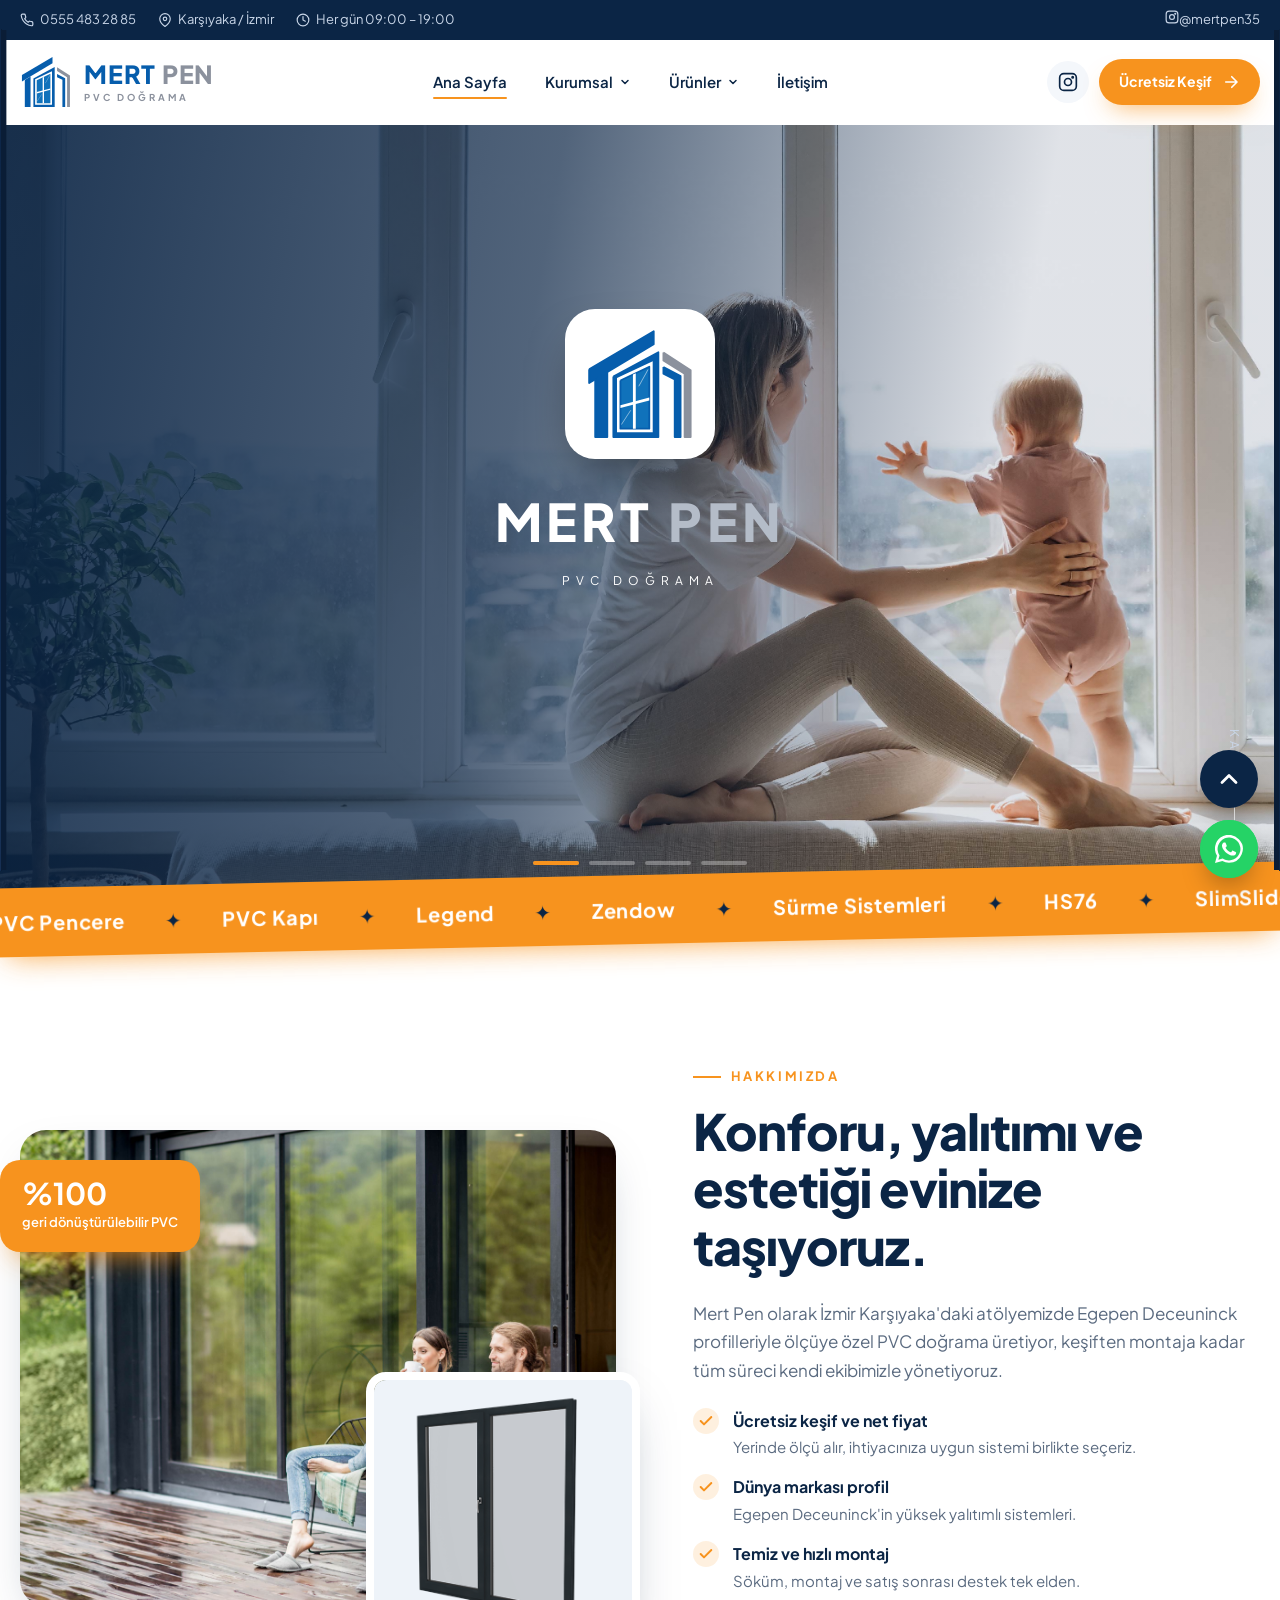
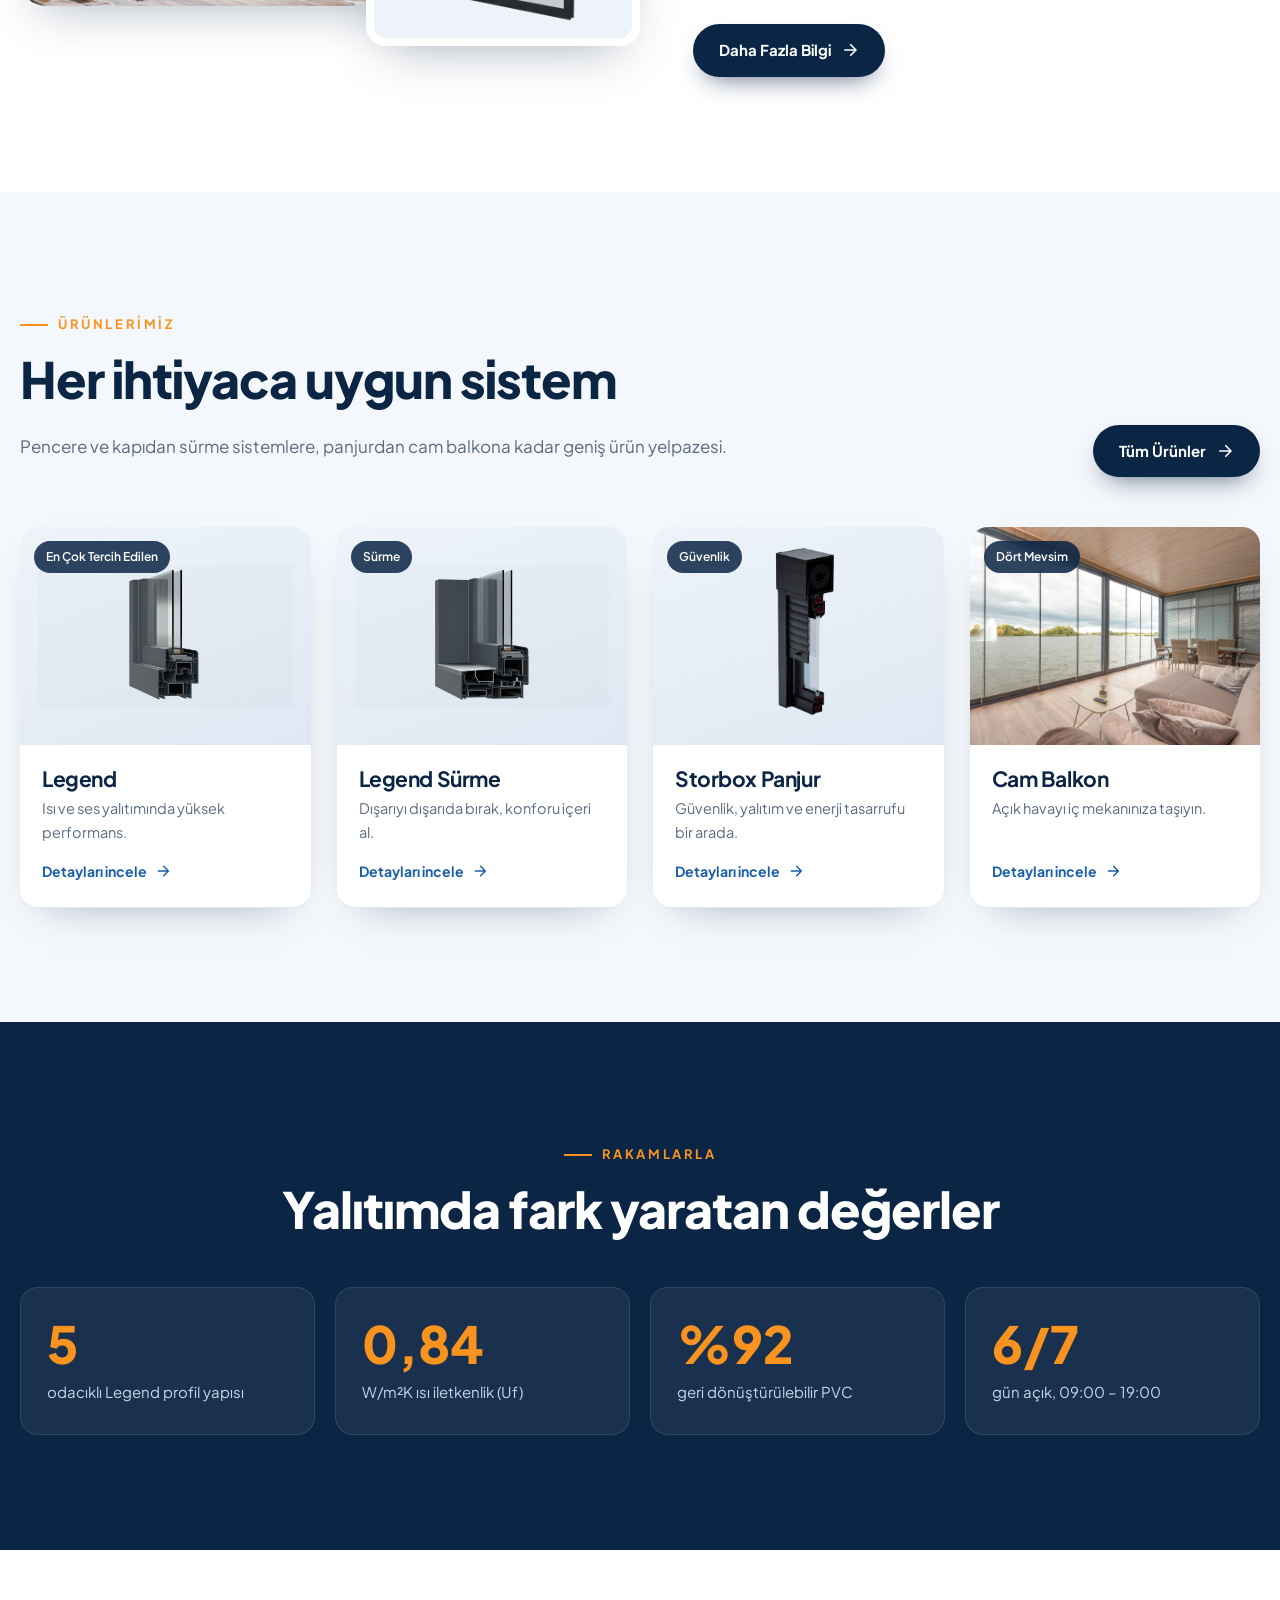
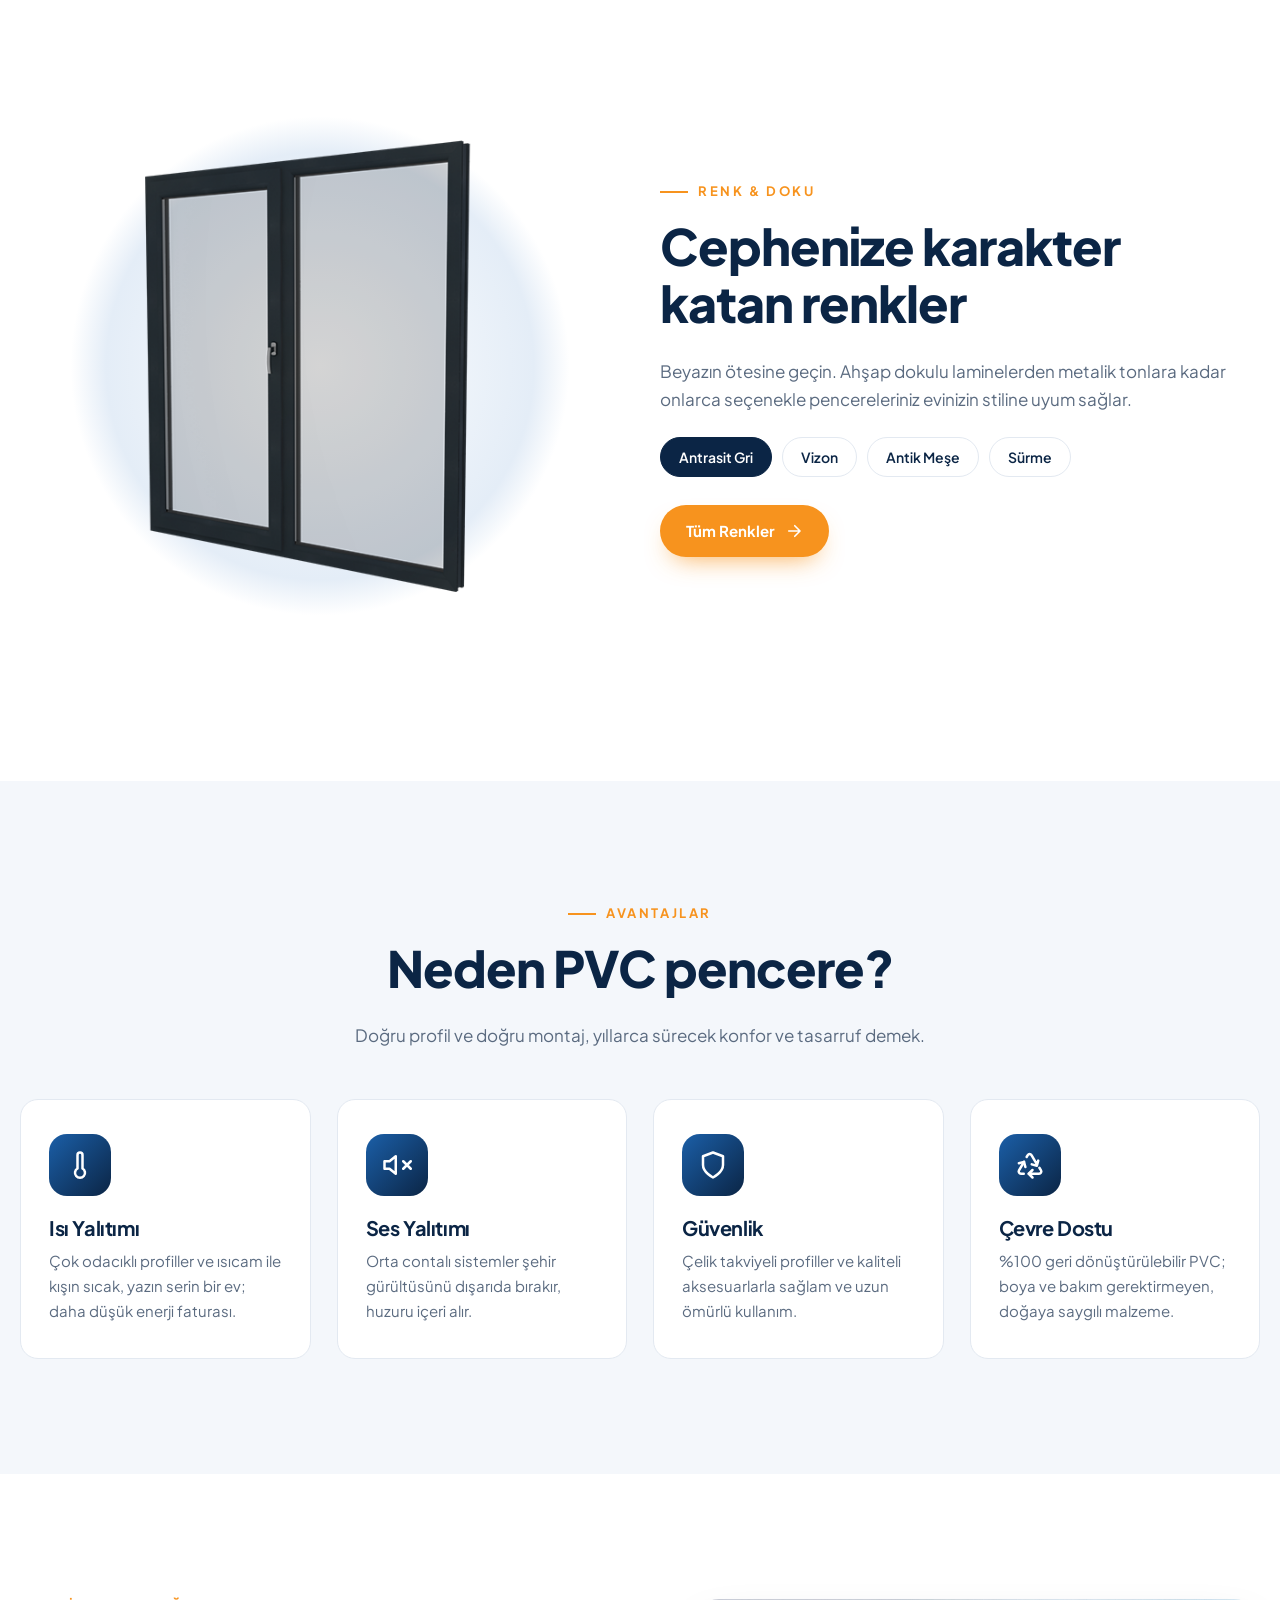
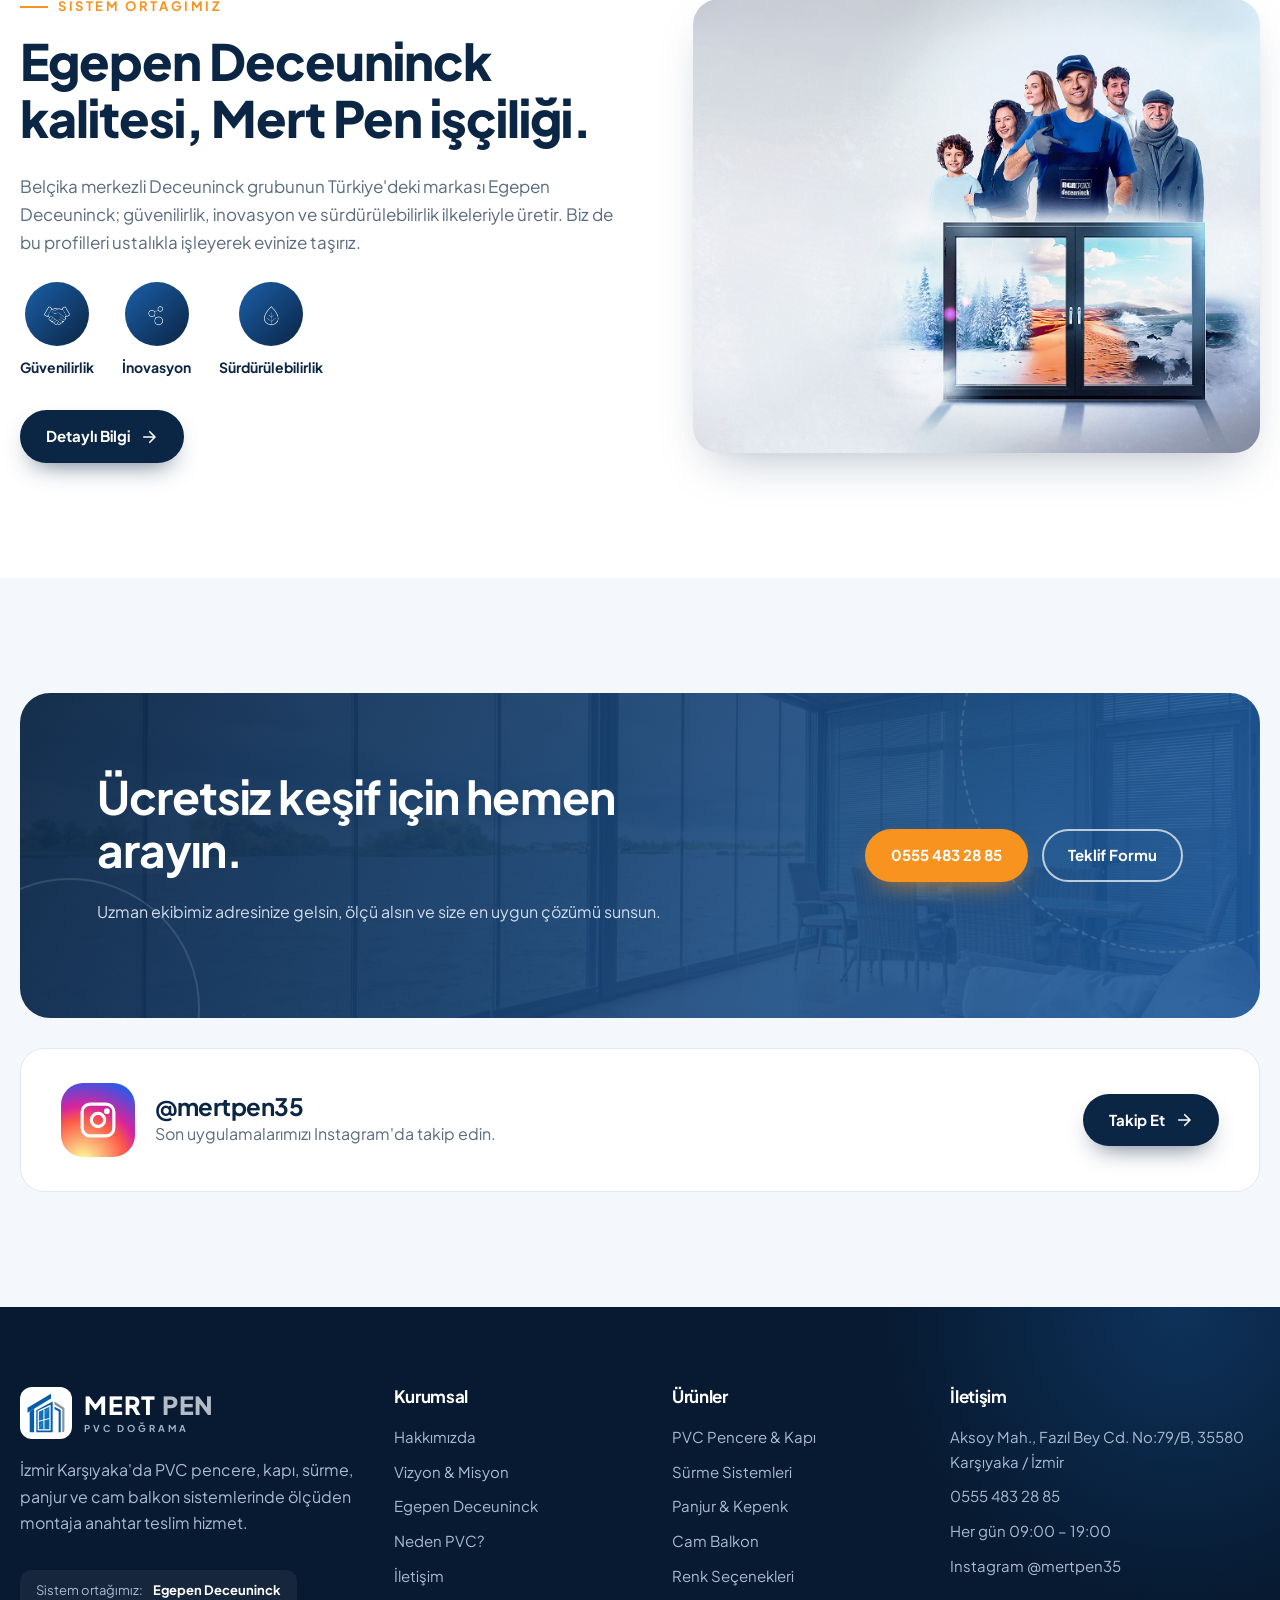
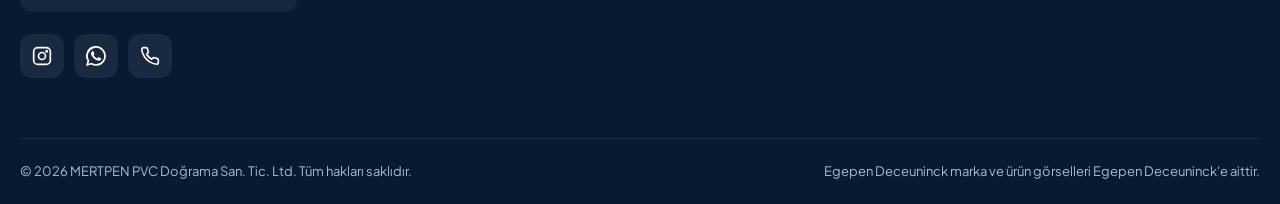
==== commit 599c7911: "Yeni logo ve animasyonlu iletişim ikonları" ====
--- a/index.html
+++ b/index.html
@@ -18,13 +18,23 @@
     <div class="intro__sash intro__sash--l"><i class="intro__handle"></i></div>
     <div class="intro__sash intro__sash--r"><i class="intro__handle"></i></div>
     <div class="intro__center">
-      <svg class="intro__mark" viewBox="0 0 80 80">
-        <rect class="frame" x="8" y="8" width="64" height="64" rx="8"/>
-        <polyline class="m" points="20,60 20,20 40,42 60,20 60,60"/>
-        <line class="shine" x1="46" y1="66" x2="66" y2="46"/>
-      </svg>
+      <div class="intro__mark">
+        <svg viewBox="365 170 520 545">
+          <polygon pathLength="1" style="--i:0" points="373,370 693,181 693,245 373,438" fill="#065DAC"/>
+          <polygon pathLength="1" style="--i:1" points="403,421 463,386 463,705 403,705" fill="#065DAC"/>
+          <polygon pathLength="1" style="--i:2" points="493,405 716,285 716,705 493,705" fill="#065DAC"/>
+          <polygon pathLength="1" style="--i:3" points="511,413 688,330 688,681 511,681" fill="#fff"/>
+          <polygon pathLength="1" style="--i:4" points="528,425 671,357 671,664 528,664" fill="#1072BB"/>
+          <polygon pathLength="1" style="--i:5" points="590,396 604,389 604,664 590,664" fill="#fff"/>
+          <polygon pathLength="1" style="--i:5" points="528,548 671,510 671,524 528,562" fill="#fff"/>
+          <polygon pathLength="1" style="--i:6" points="662,372 668,369 622,452 616,455" fill="#fff" opacity=".55"/>
+          <polygon pathLength="1" style="--i:6" points="576,574 582,571 536,642 530,645" fill="#fff" opacity=".55"/>
+          <polygon pathLength="1" style="--i:7" points="741,358 826,403 826,705 797,705 797,420 741,392" fill="#065DAC"/>
+          <polygon pathLength="1" style="--i:8" points="741,287 876,374 876,705 846,705 846,392 741,326" fill="#8B919D"/>
+        </svg>
+      </div>
       <div class="intro__word"><span>MERT</span><span>PEN</span></div>
-      <div class="intro__tag">PVC KAPI &amp; PENCERE</div>
+      <div class="intro__tag">PVC DOĞRAMA</div>
     </div>
   </div>
 
--- a/css/style.css
+++ b/css/style.css
@@ -8,6 +8,8 @@
   --sky: #8DB6E2;
   --orange: #F7931E;
   --orange-2: #FF6B1A;
+  --logo-blue: #065DAC;
+  --logo-gray: #8B919D;
   --ink: #1A2433;
   --muted: #5B6B80;
   --line: #E3E9F1;
@@ -59,7 +61,7 @@
 .intro__sash--l { left: 0; border-right: 6px solid #0a1d36; }
 .intro__sash--r { right: 0; border-left: 6px solid #0a1d36; }
 .intro__handle {
-  position: absolute; top: 50%; width: 10px; height: 64px; border-radius: 6px;
+  position: absolute; top: 76%; width: 10px; height: 64px; border-radius: 6px;
   background: linear-gradient(#e8eef6, #a9b8cc); transform: translateY(-50%);
 }
 .intro__sash--l .intro__handle { right: 26px; }
@@ -68,16 +70,25 @@
   position: relative; z-index: 2; text-align: center; color: #fff;
   transition: opacity .5s ease, transform .8s var(--ease);
 }
-.intro__mark { width: 120px; height: 120px; margin: 0 auto 18px; }
-.intro__mark .frame, .intro__mark .m {
-  fill: none; stroke: #fff; stroke-linecap: round; stroke-linejoin: round;
-}
-.intro__mark .frame { stroke-width: 3; stroke-dasharray: 260; stroke-dashoffset: 260; animation: draw 1s var(--ease) .1s forwards; }
-.intro__mark .m { stroke-width: 6; stroke-dasharray: 180; stroke-dashoffset: 180; animation: draw 1s var(--ease) .55s forwards; }
-.intro__mark .shine { stroke: var(--orange); stroke-width: 5; stroke-linecap: round; stroke-dasharray: 30; stroke-dashoffset: 30; animation: draw .5s var(--ease) 1.2s forwards; }
+/* Logo beyaz bir kartın üzerinde önce çizgi olarak çizilir, sonra renkleri dolar */
+.intro__mark {
+  width: 150px; height: 150px; margin: 0 auto 20px; padding: 20px; border-radius: 30px; background: #fff;
+  box-shadow: 0 24px 50px -18px rgba(0,0,0,.6); opacity: 0; transform: scale(.6);
+  animation: cardIn .7s var(--ease) .05s forwards;
+}
+.intro__mark svg { width: 100%; height: 100%; overflow: visible; }
+.intro__mark polygon {
+  fill-opacity: 0; stroke: var(--logo-blue); stroke-width: 9; stroke-linejoin: round;
+  stroke-dasharray: 1; stroke-dashoffset: 1;
+  animation: draw .9s var(--ease) calc(.3s + var(--i, 0) * .07s) forwards, fillIn .5s ease calc(1.05s + var(--i, 0) * .04s) forwards;
+}
+.intro__mark polygon[fill="#8B919D"] { stroke: var(--logo-gray); }
+.intro__mark polygon[fill="#fff"] { stroke: none; }
+@keyframes cardIn { to { opacity: 1; transform: none; } }
+@keyframes fillIn { to { fill-opacity: 1; } }
 .intro__word { font-size: clamp(30px, 6vw, 52px); font-weight: 800; letter-spacing: .08em; overflow: hidden; }
 .intro__word span { display: inline-block; transform: translateY(110%); animation: rise .8s var(--ease) forwards; }
-.intro__word span:nth-child(2) { animation-delay: .9s; color: var(--orange); }
+.intro__word span:nth-child(2) { animation-delay: .9s; color: #B4BCC8; margin-left: .3em; }
 .intro__word span:nth-child(1) { animation-delay: .8s; }
 .intro__tag { font-size: 12px; letter-spacing: .5em; opacity: 0; animation: fade .8s ease 1.3s forwards; margin-top: 6px; }
 .intro.is-open .intro__sash--l { transform: perspective(1400px) translateX(-100%) rotateY(18deg); }
@@ -118,13 +129,16 @@
 .header.is-scrolled .container { height: 68px; }
 
 .brand { display: flex; align-items: center; gap: 12px; }
-.brand__mark { width: 50px; height: 50px; transition: transform .6s var(--ease); }
-.brand:hover .brand__mark { transform: rotate(-8deg) scale(1.06); }
+.brand__mark { width: 52px; height: 52px; transition: transform .6s var(--ease); }
+.brand:hover .brand__mark { transform: translateY(-3px) scale(1.06); }
 .brand__text { display: flex; flex-direction: column; line-height: 1; }
-.brand__name { font-weight: 800; font-size: 25px; letter-spacing: .04em; color: var(--navy); }
-.brand__name b { color: var(--orange); font-weight: 800; }
-.brand__sub { font-size: 9.5px; letter-spacing: .28em; color: var(--muted); font-weight: 600; margin-top: 5px; }
+.brand__name { font-weight: 800; font-size: 25px; letter-spacing: .03em; color: var(--logo-blue); }
+.brand__name b { color: var(--logo-gray); font-weight: 800; }
+.brand__sub { font-size: 9.5px; letter-spacing: .3em; color: var(--logo-gray); font-weight: 700; margin-top: 6px; }
+/* Koyu zeminde (footer) logo beyaz bir kart içinde durur */
+.brand--light .brand__mark { background: #fff; border-radius: 12px; padding: 6px; }
 .brand--light .brand__name { color: #fff; }
+.brand--light .brand__name b { color: #B4BCC8; }
 .brand--light .brand__sub { color: #9fb3cc; }
 
 .nav { display: flex; align-items: center; gap: 6px; }
@@ -512,6 +526,81 @@
 .hours li { display: flex; justify-content: space-between; }
 .rating { display: inline-flex; align-items: center; gap: 6px; font-weight: 700; color: var(--navy); }
 .rating svg { width: 16px; height: 16px; color: #FBBC04; }
+
+/* ---------- İletişim: animasyonlu ikonlar ---------- */
+/* Sayfa başlığında süzülen ikonlar */
+.floats { position: absolute; inset: 0; z-index: 1; pointer-events: none; }
+.float-ic {
+  position: absolute; width: var(--s, 54px); height: var(--s, 54px); border-radius: 30%;
+  display: grid; place-items: center; color: #fff;
+  background: rgba(255,255,255,.1); border: 1px solid rgba(255,255,255,.22); backdrop-filter: blur(6px);
+  box-shadow: 0 14px 30px -14px rgba(0,0,0,.5);
+  animation: drift var(--t, 9s) ease-in-out var(--dl, 0s) infinite;
+}
+.float-ic svg { width: 46%; height: 46%; }
+.float-ic--wa { background: rgba(37,211,102,.35); border-color: rgba(37,211,102,.6); }
+@keyframes drift {
+  0%, 100% { transform: translate(0, 0) rotate(-8deg); }
+  33% { transform: translate(-10px, -22px) rotate(6deg); }
+  66% { transform: translate(8px, -10px) rotate(-2deg); }
+}
+
+/* Hızlı iletişim kartları (başlığın üzerine taşar) */
+.quick { position: relative; z-index: 5; margin-top: -60px; }
+.quick__grid { display: grid; grid-template-columns: repeat(4, 1fr); gap: 18px; }
+.qa {
+  display: flex; flex-direction: column; align-items: center; gap: 2px; text-align: center;
+  padding: 26px 16px 22px; border-radius: 22px; background: #fff; box-shadow: var(--shadow);
+  border: 1px solid var(--line); transition: transform .45s var(--ease), box-shadow .45s;
+}
+.qa:hover { transform: translateY(-10px); box-shadow: 0 30px 60px -24px rgba(11,37,69,.5); }
+.qa strong { color: var(--navy); font-size: 17px; }
+.qa small { color: var(--muted); font-size: 13.5px; }
+.qa__icon {
+  position: relative; width: 70px; height: 70px; margin-bottom: 14px; border-radius: 50%;
+  display: grid; place-items: center; color: #fff;
+}
+.qa__icon svg { position: relative; z-index: 1; width: 30px; height: 30px; }
+.qa__wave { position: absolute; inset: 0; border-radius: 50%; border: 2px solid var(--wave); animation: wave 2.2s ease-out infinite; }
+.qa__wave--2 { animation-delay: 1.1s; }
+@keyframes wave { from { transform: scale(1); opacity: .8; } to { transform: scale(1.7); opacity: 0; } }
+
+.qa--phone .qa__icon { --wave: var(--orange); background: linear-gradient(135deg, var(--orange), var(--orange-2)); }
+.qa--phone .qa__icon svg { animation: ringing 2.4s ease-in-out infinite; }
+@keyframes ringing {
+  0%, 55%, 100% { transform: rotate(0); }
+  60%, 70%, 80% { transform: rotate(-16deg); }
+  65%, 75%, 85% { transform: rotate(16deg); }
+}
+.qa--wa .qa__icon { --wave: #25D366; background: #25D366; }
+.qa--wa .qa__icon svg { animation: pop 2.2s ease-in-out infinite; }
+@keyframes pop { 0%, 100% { transform: scale(1); } 15% { transform: scale(1.18); } 30% { transform: scale(1); } }
+.qa--pin .qa__icon { background: linear-gradient(135deg, var(--logo-blue), var(--navy)); }
+.qa--pin .qa__icon svg { animation: hop 1.8s ease-in-out infinite; }
+.qa__shadow { position: absolute; left: 50%; bottom: 13px; width: 16px; height: 4px; margin-left: -8px; border-radius: 50%; background: rgba(0,0,0,.35); animation: hopShadow 1.8s ease-in-out infinite; }
+@keyframes hop { 0%, 100% { transform: translateY(0); } 50% { transform: translateY(-9px); } }
+@keyframes hopShadow { 0%, 100% { transform: scaleX(1); opacity: .6; } 50% { transform: scaleX(.5); opacity: .25; } }
+.qa--ig .qa__icon { background: linear-gradient(45deg, #fdf497, #fd5949, #d6249f, #285AEB, #fd5949); background-size: 300% 300%; animation: igShift 5s ease infinite; }
+.qa--ig .qa__icon svg { animation: spinPause 5s var(--ease) infinite; }
+@keyframes igShift { 0%, 100% { background-position: 0% 50%; } 50% { background-position: 100% 50%; } }
+@keyframes spinPause { 0%, 70% { transform: rotate(0); } 85%, 100% { transform: rotate(360deg); } }
+
+/* Bilgi listesi ikonları */
+.ic-ring svg { animation: ringing 2.4s ease-in-out infinite; }
+.ic-pulse { position: relative; }
+.ic-pulse::after { content: ""; position: absolute; inset: 0; border-radius: inherit; border: 2px solid #25D366; animation: wave 2.2s ease-out infinite; }
+.ic-bounce svg { animation: hop 1.8s ease-in-out infinite; }
+.ic-clock .hand-m, .ic-clock .hand-h { transform-box: view-box; transform-origin: 12px 12px; }
+.ic-clock .hand-m { animation: spin 6s linear infinite; }
+.ic-clock .hand-h { animation: spin 72s linear infinite; }
+.ic-ig { background: linear-gradient(45deg, #fdf497, #fd5949, #d6249f, #285AEB, #fd5949); background-size: 300% 300%; animation: igShift 5s ease infinite; }
+.cinfo__item:hover .cinfo__icon { transform: rotate(-8deg) scale(1.1); }
+.cinfo__icon { transition: transform .4s var(--ease); }
+
+/* Gönder düğmesi: kağıt uçak */
+.btn--send .plane { transition: transform .5s var(--ease); }
+.btn--send:hover .plane { transform: translate(5px, -5px) rotate(8deg); animation: fly 1s var(--ease) infinite; }
+@keyframes fly { 50% { transform: translate(9px, -9px) rotate(10deg); } }
 
 /* ---------- Footer ---------- */
 .footer { background: #071A31; color: #a9bbd1; padding: 80px 0 0; position: relative; overflow: hidden; }
@@ -572,6 +661,8 @@
   .split, .showcase, .cat-head, .contact, .cta, .mv { grid-template-columns: 1fr; }
   .cta__actions { justify-content: flex-start; }
   .stats { grid-template-columns: repeat(2, 1fr); }
+  .quick__grid { grid-template-columns: repeat(2, 1fr); gap: 14px; }
+  .float-ic:nth-child(n+4) { display: none; }
   .split__media { margin-bottom: 40px; }
   .split__media .sub { right: 0; }
   .split__badge { left: 10px; }
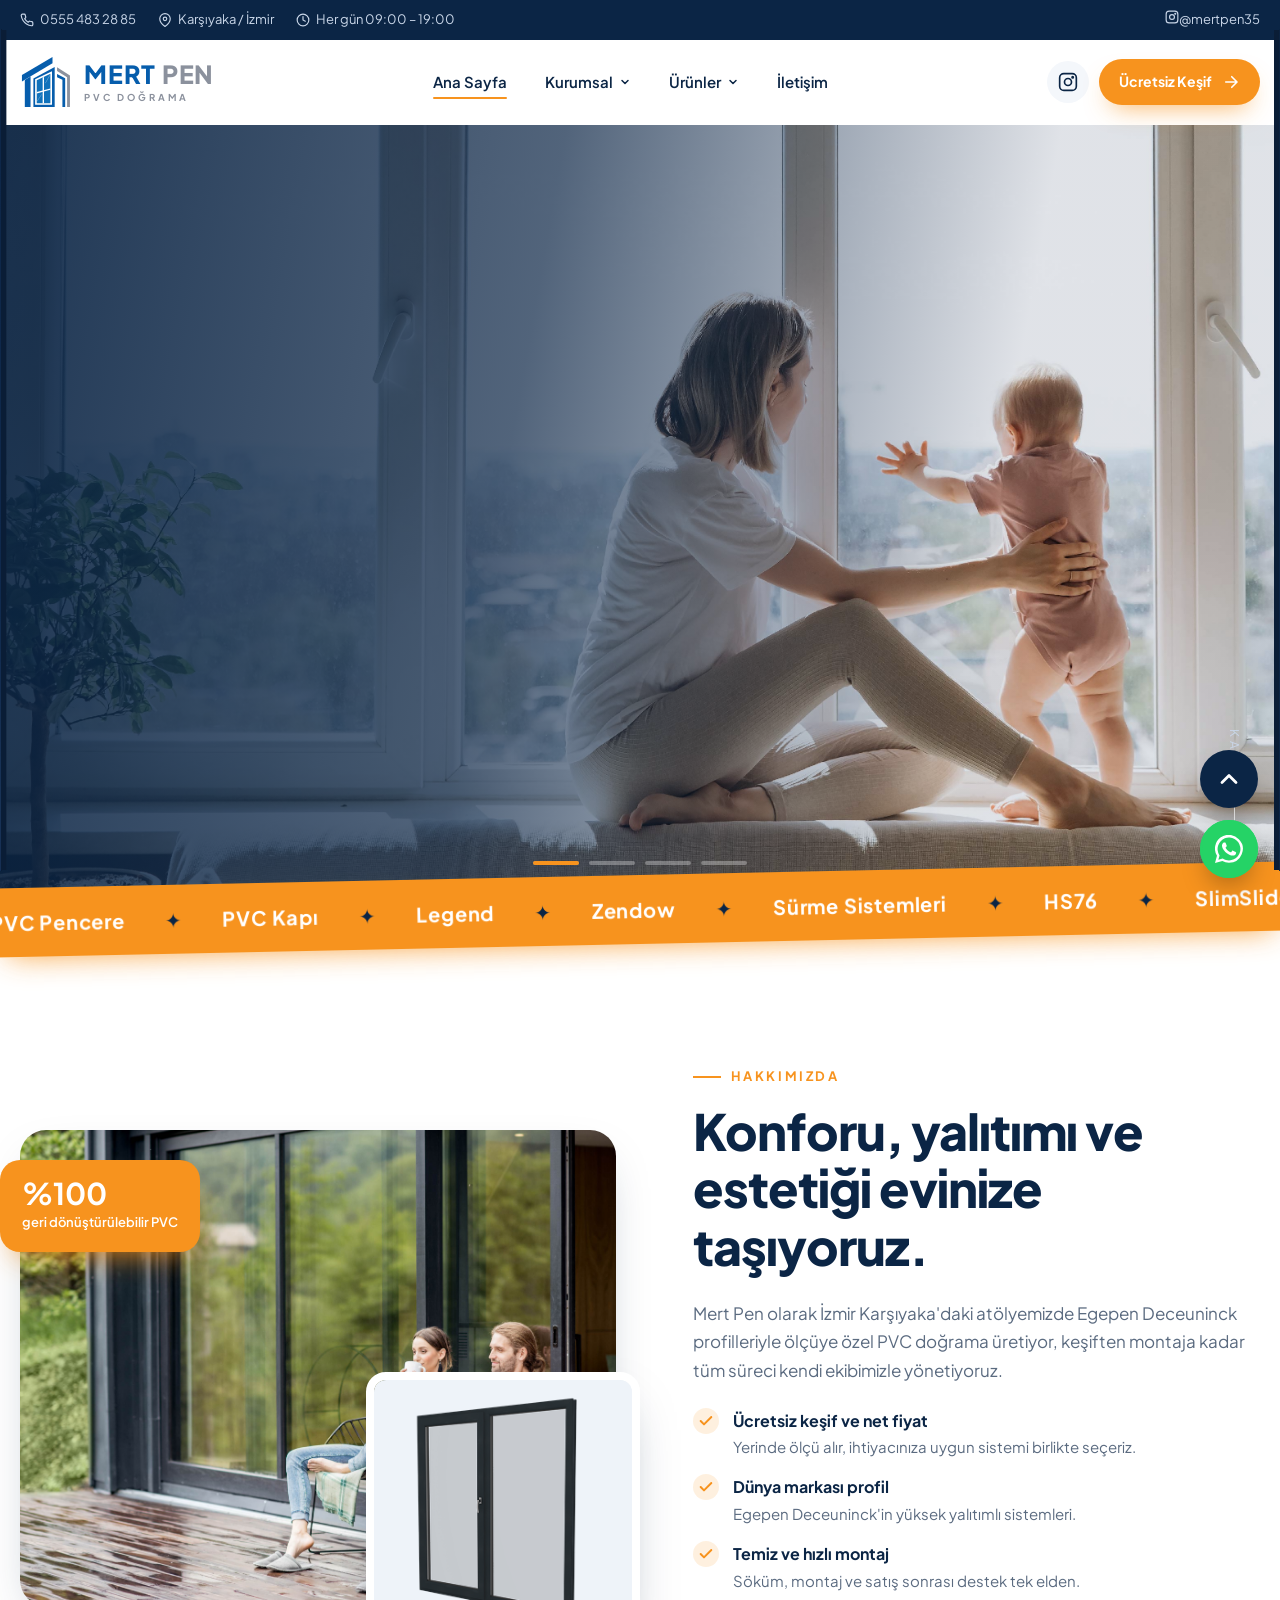
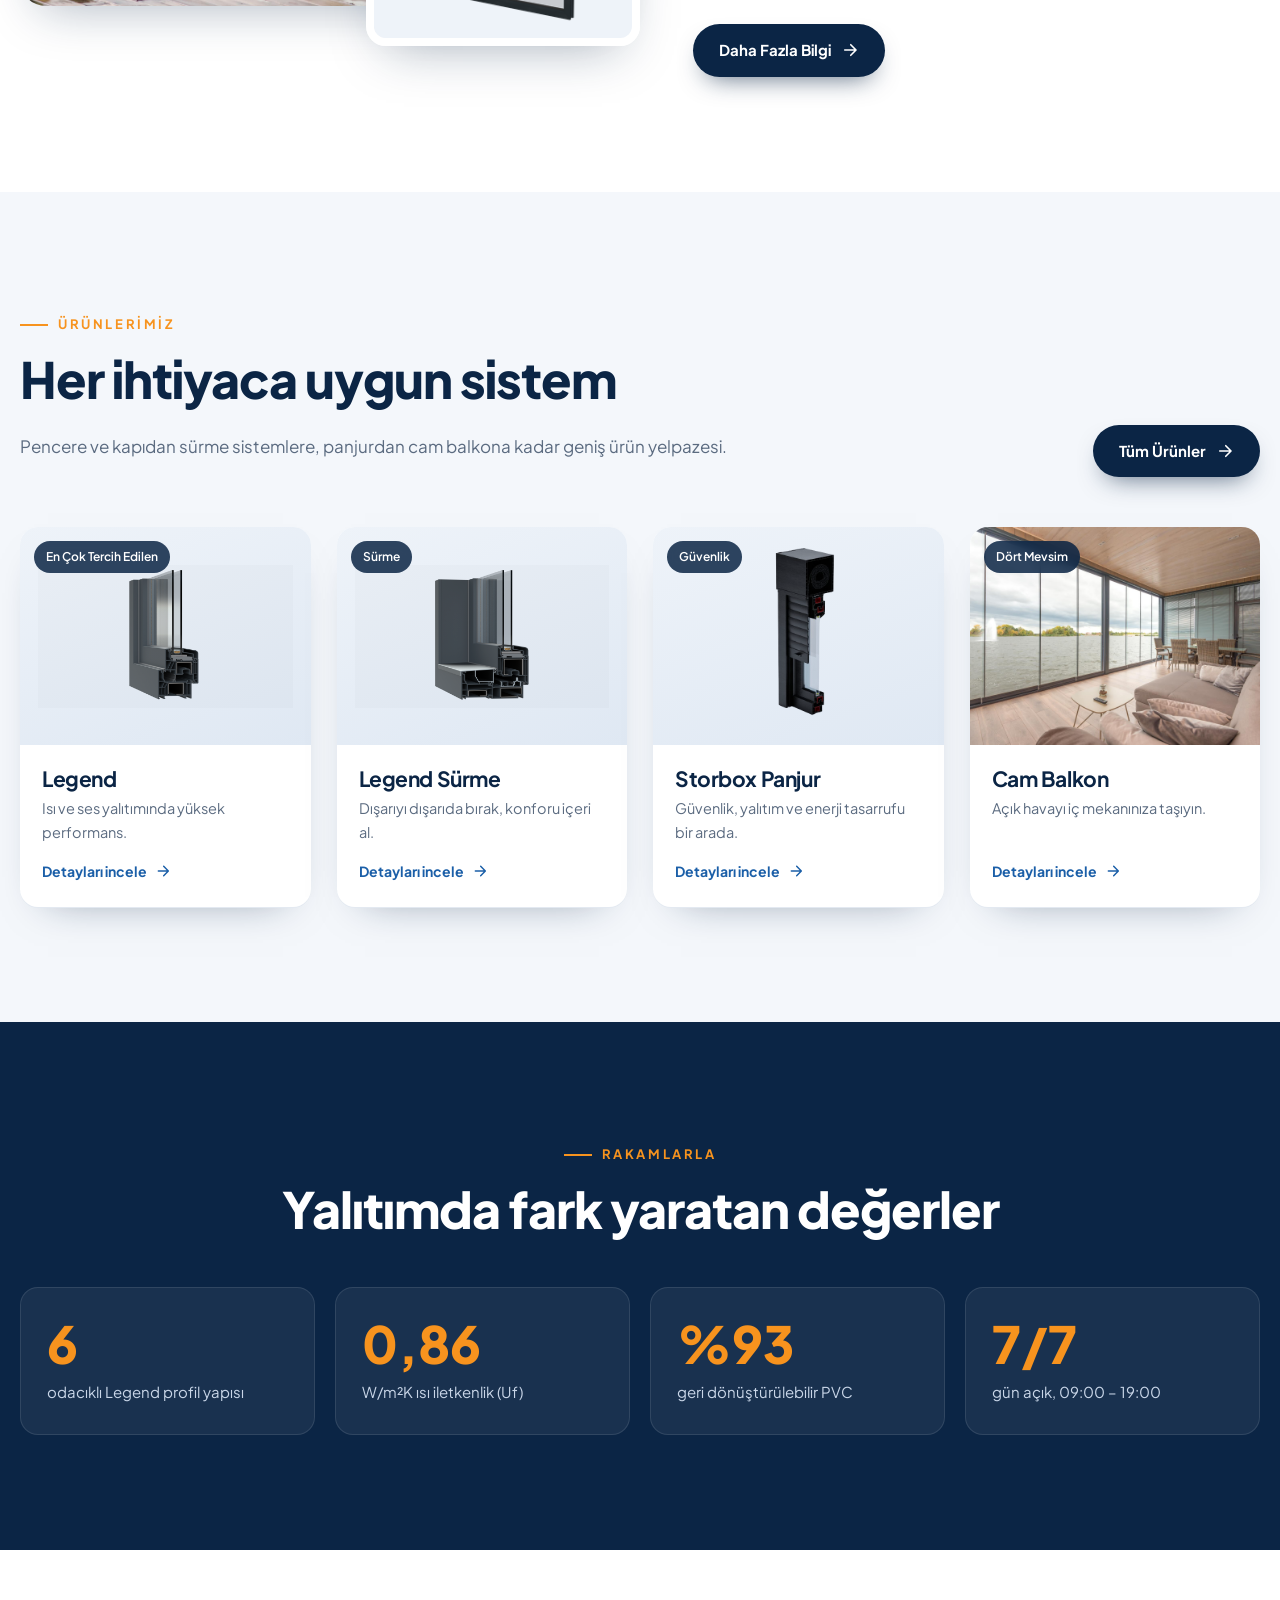
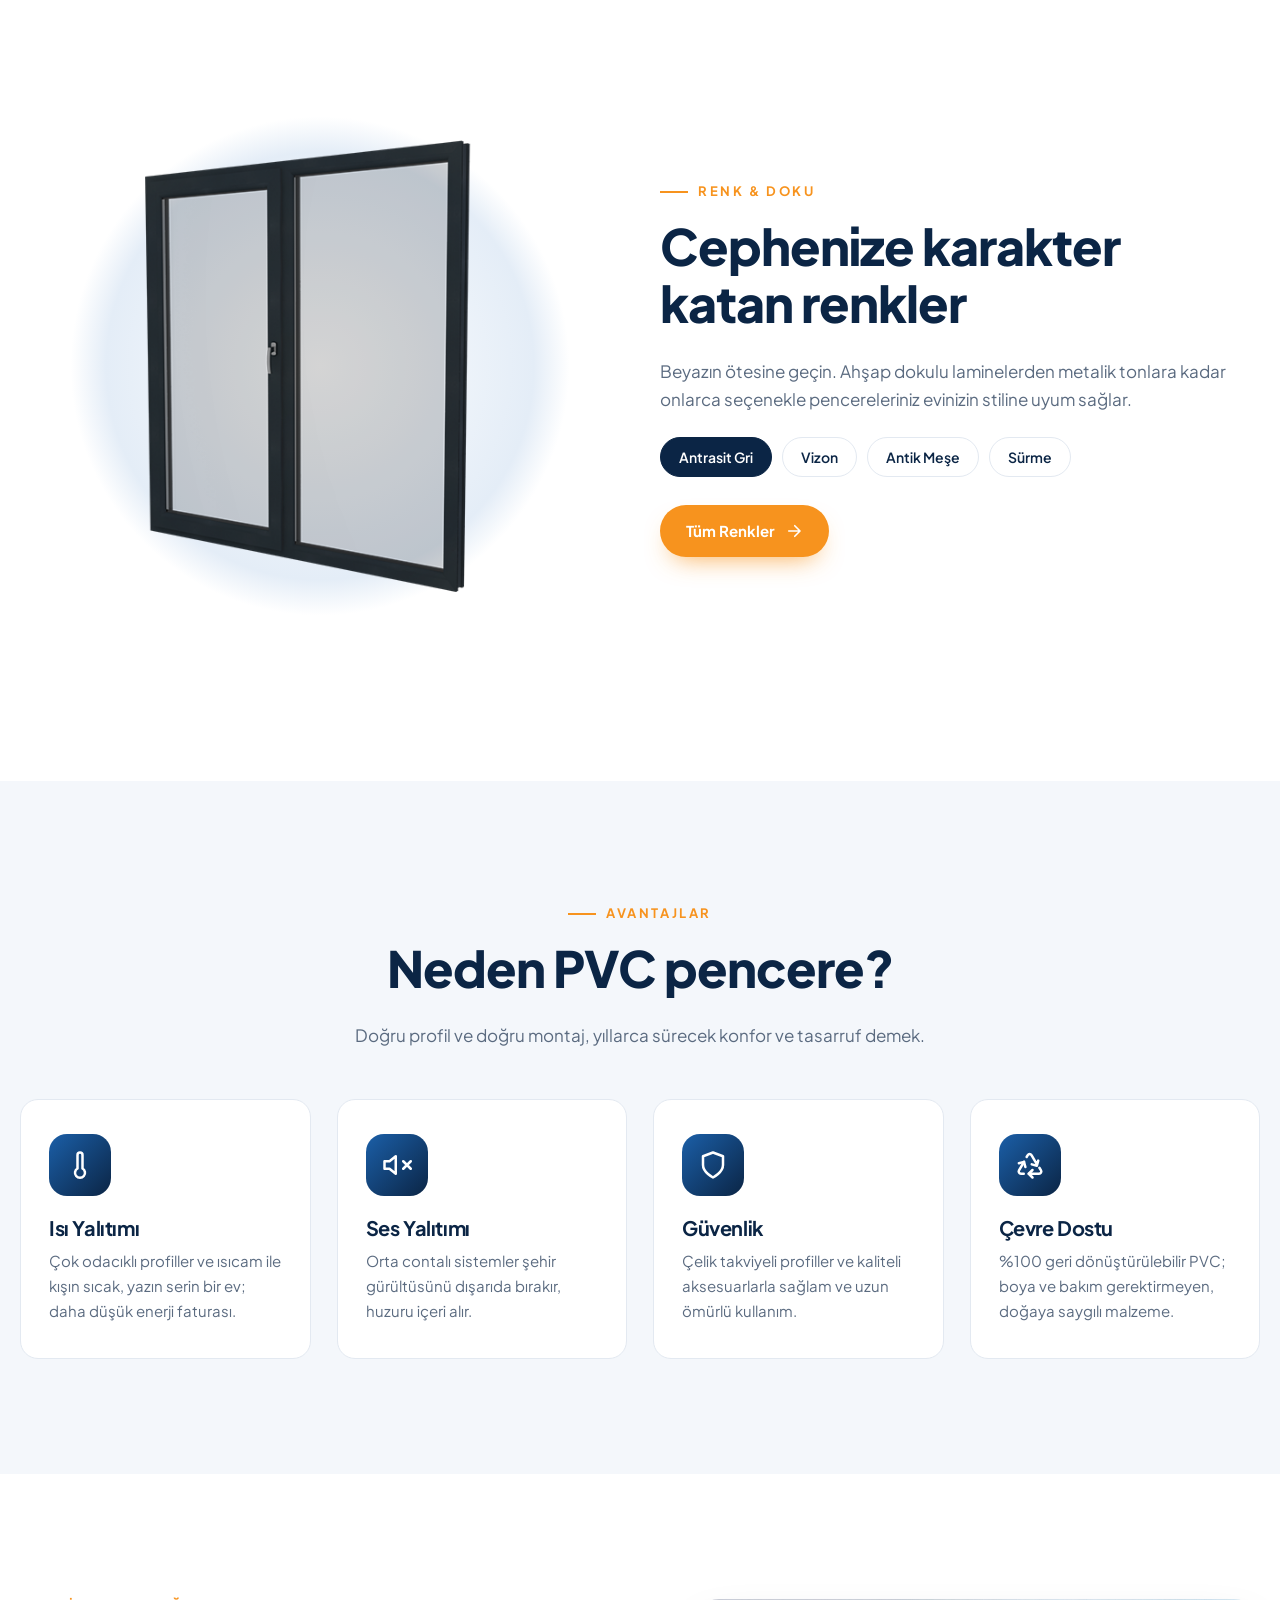
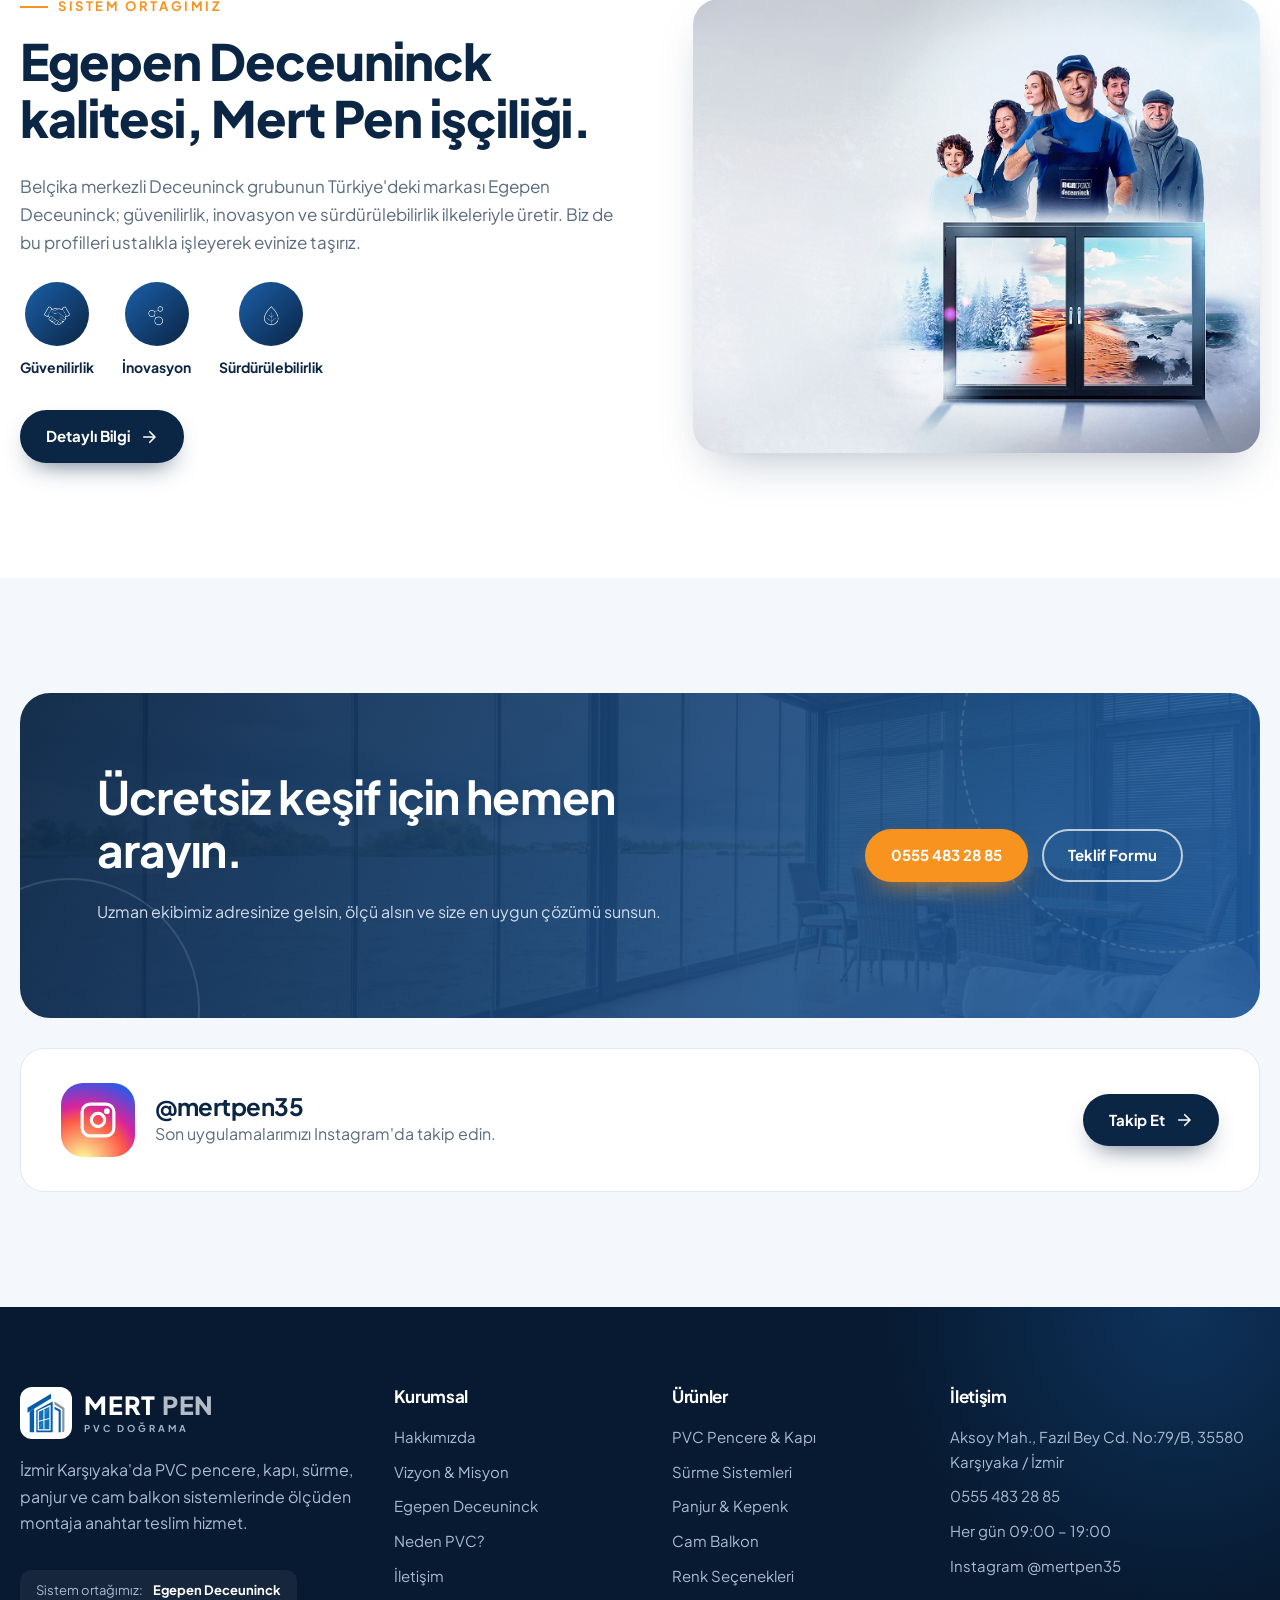
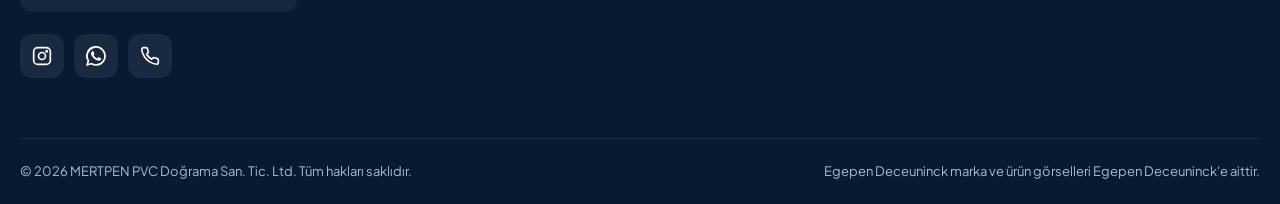
==== commit 0eac1e7a: "CSS/JS sürüm etiketi (önbellek)" ====
--- a/index.html
+++ b/index.html
@@ -9,7 +9,7 @@
   <link rel="preconnect" href="https://fonts.googleapis.com">
   <link rel="preconnect" href="https://fonts.gstatic.com" crossorigin>
   <link href="https://fonts.googleapis.com/css2?family=Plus+Jakarta+Sans:wght@400;500;600;700;800&display=swap" rel="stylesheet">
-  <link rel="stylesheet" href="css/style.css">
+  <link rel="stylesheet" href="css/style.css?v=20261025">
 </head>
 <body data-page="home">
 
@@ -232,6 +232,6 @@
     </section>
   </main>
 
-  <script src="js/site.js"></script>
+  <script src="js/site.js?v=20261025"></script>
 </body>
 </html>
